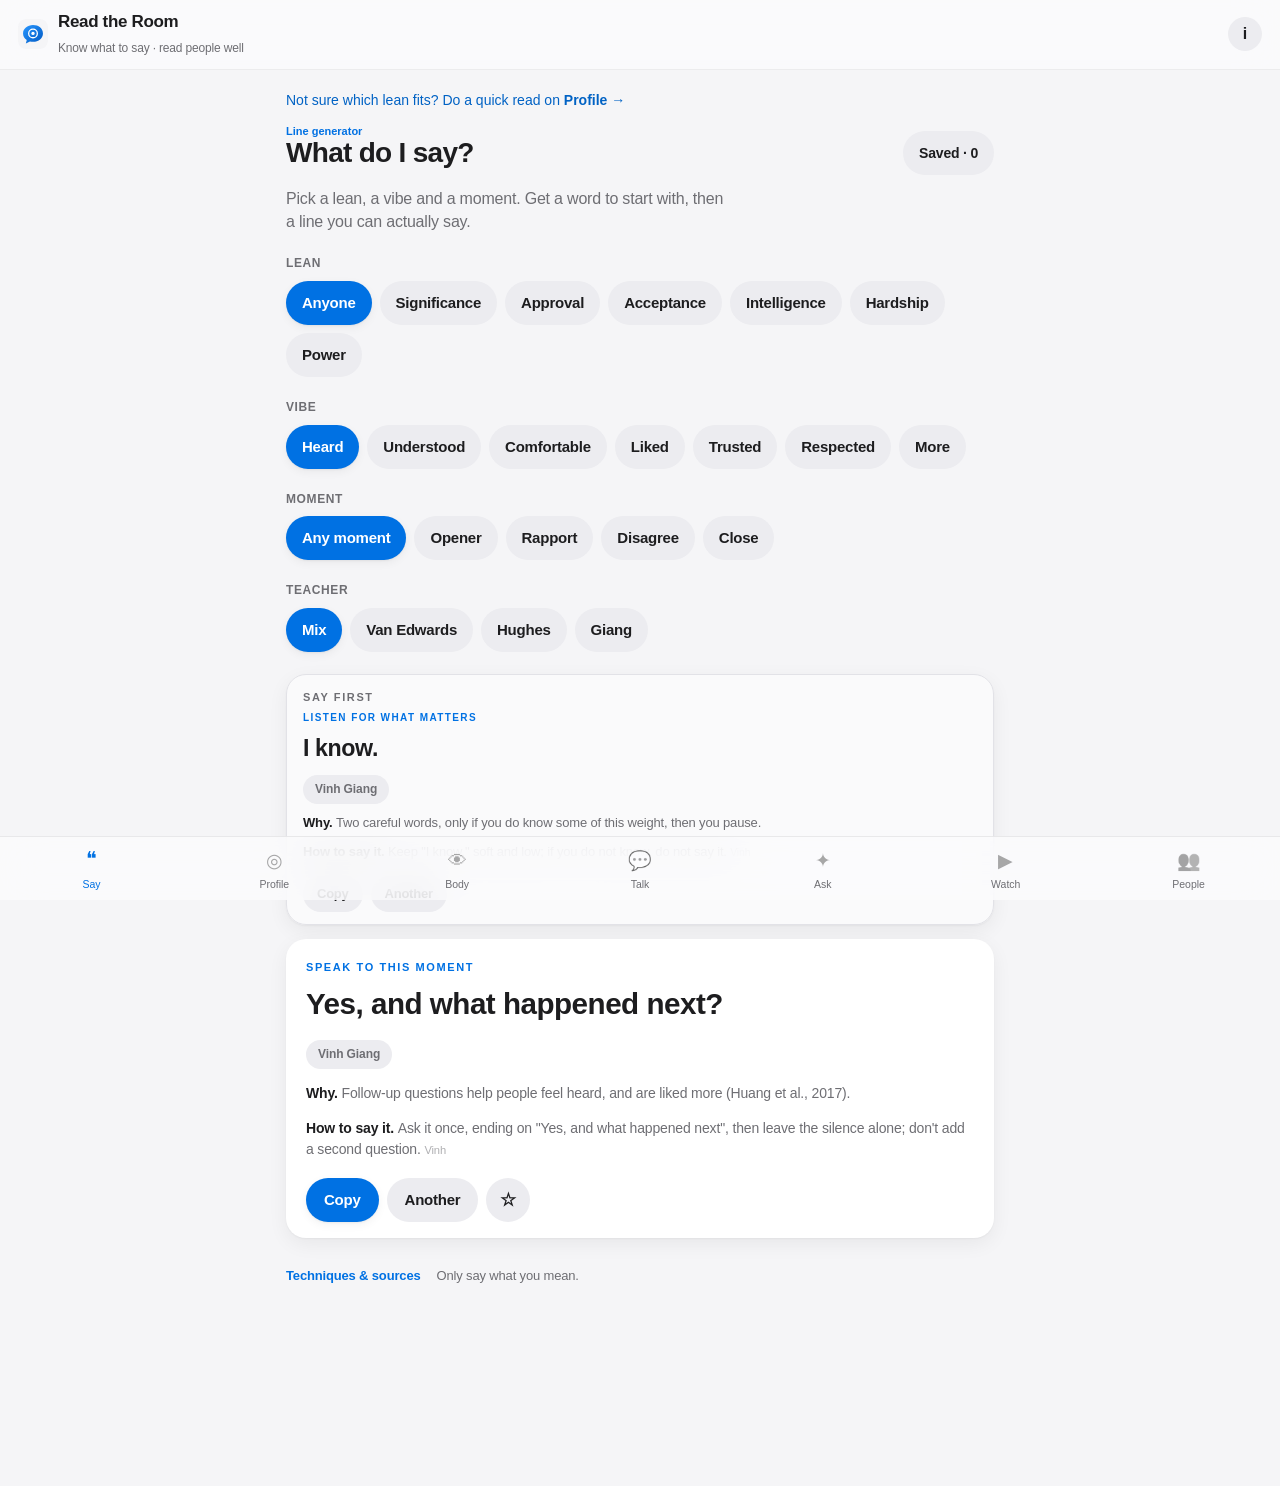
==== docs/index.html @ 9e7b77bf "Read the Room: line generator + Hughes field guide in one app" ====
<!doctype html>
<html lang="en-GB">
<head>
<meta charset="utf-8">
<meta name="viewport" content="width=device-width,initial-scale=1,viewport-fit=cover">
<title>Read the Room</title>
<meta name="description" content="Know what to say and read people well: a line generator from Van Edwards, Hughes and Giang, plus a field guide to profiling and body language from Chase Hughes' work.">
<meta name="theme-color" content="#f5f5f7">
<link rel="manifest" href="manifest.webmanifest">
<link rel="icon" href="icon.svg" type="image/svg+xml">
<link rel="icon" type="image/png" href="icon-192.png" sizes="192x192">
<link rel="apple-touch-icon" href="apple-touch-icon.png">
<meta name="apple-mobile-web-app-capable" content="yes">
<meta name="mobile-web-app-capable" content="yes">
<meta name="apple-mobile-web-app-title" content="Read the Room">
<meta name="application-name" content="Read the Room">
<meta name="apple-mobile-web-app-status-bar-style" content="default">
<meta property="og:title" content="Read the Room">
<meta property="og:description" content="Know what to say. Read people well.">
<link rel="stylesheet" href="style.css">
<link rel="stylesheet" href="say.css">
<link rel="stylesheet" href="hub.css">
<!-- three.js is only fetched when a 3D figure is opened -->
<script type="importmap">{"imports":{"three":"./vendor/three/build/three.module.js","three/addons/":"./vendor/three/jsm/"}}</script>
<script src="migrate.js"></script>
</head>
<body>
<header class="top">
  <div class="brand"><span class="logo" aria-hidden="true"><img src="icon.svg" alt="" width="30" height="30"></span><div><h1>Read the Room</h1><small>Know what to say · read people well</small></div></div>
  <button class="icon-btn" id="infoBtn" aria-label="About">i</button>
</header>

<main>
  <!-- SAY (line generator, from Read Anyone) -->
  <section id="tab-say" class="tab active">
    <div id="sayFrom" class="say-from"></div>
    <div id="sayApp" class="ra"></div>
  </section>

  <!-- PROFILE -->
  <section id="tab-profile" class="tab">
    <div class="drill" id="drill"></div>
    <div class="howto">
      <b>Six-minute read</b>
      <ol><li>Baseline them on easy small talk.</li><li>Tap what you notice below.</li><li>Use the card to talk their way, or tap <b>✦ More lines for them</b> to get lines in Say.</li></ol>
      <p class="caveat">One gesture ≠ one meaning. Look for <b>changes</b>, <b>clusters</b>, and <b>what was just said</b>.</p>
    </div>
    <div id="groups"></div>
    <div class="spacer"></div>
  </section>

  <!-- CUES -->
  <section id="tab-cues" class="tab">
    <div class="search"><input id="cueSearch" type="search" placeholder="Search cues… e.g. lips, feet, pause"></div>
    <div class="regions" id="regions"></div>
    <p class="caveat">Baseline first · clusters of 3+ · context. Stress ≠ lying. Culture, cold rooms and your own pressure all change behaviour.</p>
    <p class="hint3d">▶ <b>Show me in 3D</b> plays a figure acting out the cue. Turn it with a finger or mouse. <b>Real example</b> shows openly licensed photos of real people making the gesture.</p>
    <div id="cueList"></div>
  </section>

  <!-- TALK -->
  <section id="tab-talk" class="tab">
    <h2 class="sec">By goal</h2>
    <div id="goalList"></div>
    <h2 class="sec">By need</h2>
    <div id="needList"></div>
    <h2 class="sec">By decision style</h2>
    <div id="decList"></div>
    <h2 class="sec">By life value</h2>
    <div id="valList"></div>
    <h2 class="sec">Conflict styles</h2>
    <div id="animalList"></div>
  </section>

  <!-- ASK: two separate knowledge bases behind one switch -->
  <section id="tab-ask" class="tab">
    <div class="wseg askseg" id="askSeg" role="tablist" aria-label="Ask source"><i></i><button data-am="hughes" role="tab">Hughes only</button><button data-am="blend" role="tab">Blend · 3 teachers</button></div>
    <div id="askHughes">
      <div class="ask-head">
        <div><h2 class="sec">Ask · Hughes only</h2><p class="caveat">Answers come only from Chase Hughes’ work: <i>The Behavior Ops Manual</i> plus his own videos and site. Written in my own words, with page refs and links. Runs on your device, with no AI service.</p></div>
        <div class="ask-tools"><button class="ghost" id="askGloss">Glossary</button><button class="ghost" id="askClear">Clear</button></div>
      </div>
      <div id="askLog" class="chat" aria-live="polite"></div>
      <form id="askBar" class="askbar" autocomplete="off">
        <button type="button" id="askMic" class="mic" aria-label="Ask by voice" title="Ask by voice">🎙</button>
        <input id="askInput" type="text" placeholder="Ask about a cue, term or situation…" enterkeyhint="send" aria-label="Your question">
        <button type="submit" class="send" aria-label="Send">↑</button>
      </form>
    </div>
    <div id="blendPane" class="ra blend" hidden aria-label="Ask: blend of Van Edwards, Hughes and Giang">
      <div class="ask-wrap">
        <div class="top">
          <div><div class="kicker">Blend · Van Edwards, Hughes, Vinh Giang</div><h1>Ask</h1></div>
          <button type="button" class="saved-btn" id="blGloss">Glossary</button>
        </div>
        <p class="lede">One blended answer from all three teachers: a direct answer, a few moves, lines to try and how to say them. Separate from the Hughes-only notes.</p>
        <div class="picks ask-filter" id="blFilter" aria-label="Teacher"></div>
        <div id="blLog" class="ask-log" aria-live="polite"></div>
        <p class="ask-clear-row"><button type="button" class="link-btn" id="blClear" hidden>Clear chat</button></p>
      </div>
      <form id="blBar" class="ask-bar" autocomplete="off">
        <div class="ask-bar-in">
          <input id="blInput" type="text" inputmode="text" enterkeyhint="send" placeholder="Ask anything — vague is fine" aria-label="Your question">
          <button type="button" id="blMic" class="mic" aria-label="Speak your question"><svg viewBox="0 0 24 24" width="20" height="20" aria-hidden="true"><path fill="currentColor" d="M12 14a3 3 0 0 0 3-3V5a3 3 0 0 0-6 0v6a3 3 0 0 0 3 3Zm5-3a5 5 0 0 1-10 0H5a7 7 0 0 0 6 6.92V21h2v-3.08A7 7 0 0 0 19 11h-2Z"/></svg></button>
          <button type="submit" class="send" aria-label="Ask"><svg viewBox="0 0 24 24" width="20" height="20" aria-hidden="true"><path fill="currentColor" d="M12 4 5 11l1.4 1.4L11 7.8V20h2V7.8l4.6 4.6L19 11z"/></svg></button>
        </div>
      </form>
      <dialog id="blDlg" class="ask-dlg">
        <div class="dlg-in">
          <p class="dlg-close-row"><button type="button" class="btn" id="blDlgClose">Done</button></p>
          <div id="blDlgBody"></div>
        </div>
      </dialog>
    </div>
  </section>

  <!-- WATCH -->
  <section id="tab-watch" class="tab">
    <h2 class="sec">Watch</h2>
    <p class="caveat">Real-life examples of behaviour profiling, played from YouTube. Each cue moment links to the matching Body cue and Ask entry. <b>Cues are indicators, not proof.</b> Analysts are reading stress and behaviour, not handing down a verdict. Courts and investigators decide facts.</p>
    <div class="wseg" id="watchSeg" role="tablist"><i></i><button data-g="hughes" role="tab">Chase Hughes</button><button data-g="others" role="tab">Other analysts</button></div>
    <p class="caveat wnote" id="watchNote"></p>
    <div class="regions" id="watchConcepts"></div>
    <div class="wfilter"><select id="watchCue" aria-label="Filter by cue"><option value="">Any cue</option></select><span id="watchCount" class="caveat"></span></div>
    <div id="watchList"></div>
  </section>

  <!-- PEOPLE -->
  <section id="tab-people" class="tab">
    <div class="row-between"><h2 class="sec">People</h2><button class="ghost" id="newProfile">+ New</button></div>
    <div id="peopleList"></div>
    <div class="backup">
      <button class="ghost" id="exportBtn">Export backup</button>
      <label class="ghost file">Import<input type="file" id="importFile" accept="application/json"></label>
    </div>
    <p class="caveat">Saved only on this device (no server). Export a backup now and then.</p>
  </section>
</main>

<!-- live profile card (sticky, Profile tab only) -->
<div id="card" class="card collapsed" aria-live="polite" style="display:none">
  <button id="cardToggle" class="card-head">
    <span id="cardSummary">Tap what you notice — your read builds here</span>
    <span class="chev">▲</span>
  </button>
  <div class="card-body" id="cardBody"></div>
</div>

<nav class="tabs">
  <button data-tab="say" class="active"><span>❝</span>Say</button>
  <button data-tab="profile"><span>◎</span>Profile</button>
  <button data-tab="cues"><span>👁</span>Body</button>
  <button data-tab="talk"><span>💬</span>Talk</button>
  <button data-tab="ask"><span>✦</span>Ask</button>
  <button data-tab="watch"><span>▶︎</span>Watch</button>
  <button data-tab="people"><span>👥</span>People</button>
</nav>

<dialog id="dlg"><div id="dlgBody"></div><form method="dialog"><button class="primary">Close</button></form></dialog>

<script src="data.js"></script>
<script src="figure/cues3d.js"></script>
<script src="photos/photos.js"></script>
<script src="say/app.js"></script>
<script src="app.js"></script>
<script src="ask/ui.js"></script>
<script src="blend/ui.js"></script>
<script src="watch/ui.js"></script>
<script src="hub.js"></script>
</body>
</html>
---- docs/style.css ----
/* Read & Connect: light, Apple-style theme */
:root{
  --bg:#f5f5f7;--card:#fff;--fill:#ececf0;--fill2:#f5f5f7;--line:#e2e2e7;--text:#1d1d1f;--mute:#6e6e73;
  --acc:#0071e3;--acc-h:#0077ed;--acc-t:#e8f1fd;--acc-ink:#0062c4;
  --good:#248a3d;--warn:#c25e00;--bad:#d70015;--r:20px;
  --sh:0 1px 2px rgba(0,0,0,.04),0 6px 20px rgba(0,0,0,.06);--sh2:0 2px 6px rgba(0,0,0,.06),0 18px 50px rgba(0,0,0,.14);
  --ease:cubic-bezier(.25,.1,.25,1);--spring:cubic-bezier(.32,.72,0,1);
  --glass:rgba(251,251,253,.78);
}
*{box-sizing:border-box;-webkit-tap-highlight-color:transparent}
html,body{margin:0;background:var(--bg);color:var(--text);font:16px/1.47 -apple-system,BlinkMacSystemFont,"SF Pro Text","SF Pro Display","Inter","Helvetica Neue","Segoe UI",Roboto,sans-serif;-webkit-font-smoothing:antialiased;letter-spacing:-.01em}
body{padding-bottom:calc(160px + env(safe-area-inset-bottom))}
button,input,textarea,label{font:inherit;color:inherit}
button{cursor:pointer}
:focus-visible{outline:3px solid rgba(0,113,227,.5);outline-offset:2px;border-radius:12px}
/* header */
.top{position:sticky;top:0;z-index:5;display:flex;justify-content:space-between;align-items:center;padding:calc(10px + env(safe-area-inset-top)) 18px 10px;background:var(--glass);backdrop-filter:saturate(180%) blur(20px);-webkit-backdrop-filter:saturate(180%) blur(20px);border-bottom:1px solid rgba(0,0,0,.06)}
.brand{display:flex;gap:10px;align-items:center}
.logo{font-size:26px;color:var(--acc);line-height:1}
h1{font-size:17px;font-weight:650;margin:0;letter-spacing:-.02em}
small{color:var(--mute);font-size:12px}
.icon-btn{width:34px;height:34px;border-radius:50%;border:0;background:var(--fill);color:var(--text);font-weight:650;display:inline-grid;place-items:center;transition:background .2s var(--ease),transform .15s var(--ease)}
main{max-width:740px;margin:0 auto;padding:18px 16px}
.tab{display:none}.tab.active{display:block;animation:fadeUp .3s var(--ease)}
@keyframes fadeUp{from{opacity:0;transform:translateY(6px)}to{opacity:1;transform:none}}
/* cards */
.howto,.drill,.group,.cue,.acc,.person,.blk{background:var(--card);border:0;border-radius:var(--r);box-shadow:var(--sh)}
.howto,.drill{padding:16px 18px;margin-bottom:14px}
.drill{background:linear-gradient(135deg,#eef5ff,#f3f0ff)}
.drill b{color:var(--acc-ink)}
.howto ol{margin:8px 0 4px 20px;padding:0}
.caveat{color:var(--mute);font-size:13.5px;margin:8px 0}
.group{margin-bottom:12px;overflow:hidden}
.group summary{list-style:none;padding:15px 18px;display:flex;justify-content:space-between;align-items:center;font-weight:600;cursor:pointer;transition:background .2s var(--ease)}
.group summary::-webkit-details-marker{display:none}
.group .count{font-size:13px;color:var(--acc-ink);font-weight:600}
.group .hint{color:var(--mute);font-size:13px;padding:0 18px 6px}
.chips{display:flex;flex-wrap:wrap;gap:8px;padding:6px 14px 16px}
.chip{border:1px solid var(--line);background:var(--card);color:var(--text);border-radius:999px;padding:9px 15px;font-size:14.5px;text-align:left;transition:background .2s var(--ease),color .2s var(--ease),border-color .2s var(--ease),transform .15s var(--ease)}
.chip.on{background:var(--acc);border-color:var(--acc);color:#fff;font-weight:600}
.chip.good.on{background:var(--good);border-color:var(--good)}.chip.bad.on{background:var(--warn);border-color:var(--warn)}
/* live profile card */
.card{position:fixed;left:0;right:0;bottom:calc(64px + env(safe-area-inset-bottom));z-index:6;max-width:740px;margin:0 auto;background:rgba(255,255,255,.86);backdrop-filter:saturate(180%) blur(20px);-webkit-backdrop-filter:saturate(180%) blur(20px);border:1px solid rgba(0,0,0,.06);border-radius:24px 24px 0 0;box-shadow:0 -8px 30px rgba(0,0,0,.08)}
.card-head{width:100%;display:flex;justify-content:space-between;gap:10px;align-items:center;background:none;border:0;color:var(--text);padding:15px 18px;font-size:15px;text-align:left;font-weight:600}
.chev{transition:transform .3s var(--spring);color:var(--mute)}.card:not(.collapsed) .chev{transform:rotate(180deg)}
.card-body{max-height:62vh;overflow:auto;padding:0 16px 16px}.card.collapsed .card-body{display:none}
.card:not(.collapsed) .card-body{animation:fadeUp .3s var(--ease)}
.pill{display:inline-block;padding:4px 11px;border-radius:999px;background:var(--fill);font-size:13px;margin:2px 4px 2px 0;font-weight:500}
.blk{padding:13px 15px;margin:10px 0;box-shadow:0 1px 2px rgba(0,0,0,.04),0 2px 10px rgba(0,0,0,.04)}
.blk h4{margin:0 0 6px;font-size:12px;letter-spacing:.06em;text-transform:uppercase;color:var(--mute);font-weight:600}
.blk ul{margin:4px 0 0 18px;padding:0}.blk li{margin:3px 0}
.say{position:relative;background:var(--fill2);border-left:3px solid var(--acc);padding:10px 64px 10px 12px;border-radius:12px;margin:6px 0}
.say button{position:absolute;right:8px;top:7px;border:0;background:var(--card);color:var(--acc-ink);border-radius:999px;padding:4px 10px;font-size:12.5px;font-weight:600;box-shadow:0 1px 2px rgba(0,0,0,.08)}
.meter{height:8px;border-radius:8px;background:linear-gradient(90deg,#ff3b30,#ff9f0a,#34c759);position:relative;margin:8px 0 2px}
.meter i{position:absolute;top:-5px;width:18px;height:18px;border-radius:50%;background:#fff;box-shadow:0 1px 4px rgba(0,0,0,.3);transform:translateX(-50%);transition:left .4s var(--spring)}
.row{display:flex;gap:8px;flex-wrap:wrap}.row-between{display:flex;justify-content:space-between;align-items:center}
/* buttons */
button.primary,button.ghost,label.ghost{border-radius:999px;padding:10px 18px;font-weight:600;font-size:15px;border:0;display:inline-flex;align-items:center;gap:6px;transition:background .2s var(--ease),transform .15s var(--ease),box-shadow .2s var(--ease)}
button.primary{background:var(--acc);color:#fff}
button.ghost,label.ghost{background:var(--fill);color:var(--acc-ink)}
label.file{cursor:pointer}label.file input{display:none}
input,textarea{width:100%;background:var(--card);border:1px solid var(--line);color:var(--text);border-radius:14px;padding:12px 14px;transition:border-color .2s var(--ease),box-shadow .2s var(--ease)}
input:focus,textarea:focus{outline:none;border-color:var(--acc);box-shadow:0 0 0 4px rgba(0,113,227,.18)}
textarea{min-height:76px}
/* cue library */
.search{position:sticky;top:61px;z-index:4;background:linear-gradient(var(--bg) 80%,transparent);padding:2px 0 10px}
.search input{background:var(--fill);border-color:transparent;border-radius:12px;padding:11px 14px}
.regions{display:flex;gap:2px;overflow-x:auto;padding:3px;background:var(--fill);border-radius:12px;scrollbar-width:none;margin-bottom:6px}
.regions::-webkit-scrollbar{display:none}
.regions button{flex:none;border:0;background:transparent;color:var(--text);border-radius:9px;padding:7px 13px;font-size:13.5px;font-weight:500;transition:background .2s var(--ease),box-shadow .2s var(--ease),transform .15s var(--ease)}
.regions button.on{background:var(--card);box-shadow:0 1px 3px rgba(0,0,0,.12),0 1px 1px rgba(0,0,0,.04);font-weight:600}
.cue{padding:14px 16px;margin:10px 0;display:flex;gap:12px}
.dot{flex:none;width:10px;height:10px;border-radius:50%;margin-top:7px}
.s0{background:#34c759}.s1{background:#8e8e93}.s2{background:#ff9f0a}.s3{background:#ff3b30}
.cue b{display:block;font-weight:600}.cue .m{color:#3a3a3c;font-size:14.5px}.cue .ref{color:var(--mute);font-size:12.5px;margin-top:2px}
.legend{display:flex;gap:14px;flex-wrap:wrap;font-size:12.5px;color:var(--mute);margin:6px 2px 8px}.legend span{display:flex;align-items:center;gap:6px}.legend .dot{margin:0}
h2.sec{font-size:13px;text-transform:uppercase;letter-spacing:.07em;color:var(--mute);margin:24px 4px 10px;font-weight:600}
.acc{margin:10px 0;overflow:hidden}
.acc summary{list-style:none;padding:15px 18px;font-weight:600;display:flex;gap:10px;align-items:center;cursor:pointer;transition:background .2s var(--ease)}
.acc summary::-webkit-details-marker{display:none}
.acc summary::after{content:"";margin-left:auto;width:8px;height:8px;border-right:2px solid #aeaeb2;border-bottom:2px solid #aeaeb2;transform:rotate(45deg);transition:transform .3s var(--spring)}
.acc[open] summary::after{transform:rotate(-135deg)}
.acc .in{padding:0 18px 16px;color:#3a3a3c}.acc .in ol,.acc .in ul{margin:4px 0 0 18px;padding:0}.acc li{margin:4px 0}
.acc[open] .in{animation:fadeUp .25s var(--ease)}
.acc .q{font-style:italic;color:#5149c9}
.person{padding:14px 16px;margin:10px 0}
.person .meta{color:var(--mute);font-size:13px}.person .row{margin-top:10px}
.backup{display:flex;gap:8px;margin-top:16px}
.empty{color:var(--mute);text-align:center;padding:36px 10px}
/* bottom tab bar */
.tabs{position:fixed;left:0;right:0;bottom:0;z-index:7;display:flex;background:var(--glass);backdrop-filter:saturate(180%) blur(20px);-webkit-backdrop-filter:saturate(180%) blur(20px);border-top:1px solid rgba(0,0,0,.07);padding:4px 0 env(safe-area-inset-bottom)}
.tabs button{flex:1;background:none;border:0;color:#6e6e73;padding:6px 0 8px;font-size:11px;font-weight:500;display:flex;flex-direction:column;align-items:center;gap:2px;transition:color .2s var(--ease),transform .15s var(--ease)}
.tabs button span{font-size:20px;filter:grayscale(1) opacity(.6);transition:filter .2s var(--ease),transform .3s var(--spring)}
.tabs button.active{color:var(--acc)}
.tabs button.active span{filter:none;transform:translateY(-1px) scale(1.06)}
/* dialog */
dialog{background:var(--card);color:var(--text);border:0;border-radius:24px;max-width:560px;width:92vw;padding:22px;box-shadow:var(--sh2)}
dialog[open]{animation:pop .35s var(--spring)}
dialog::backdrop{background:rgba(0,0,0,.28);backdrop-filter:blur(4px);-webkit-backdrop-filter:blur(4px)}
@keyframes pop{from{opacity:0;transform:scale(.94) translateY(8px)}to{opacity:1;transform:none}}
.spacer{height:20px}
.toast{position:fixed;left:50%;bottom:230px;transform:translateX(-50%);background:rgba(29,29,31,.92);color:#fff;padding:9px 16px;border-radius:999px;font-weight:600;z-index:40;font-size:13.5px;box-shadow:var(--sh2);animation:pop .3s var(--spring)}
@media(min-width:760px){body{padding-bottom:170px}}

/* 3D figure */
.hint3d{font-size:13px;color:var(--mute);margin:4px 4px 8px}.hint3d b{color:var(--acc-ink)}
.cue .show3d{margin-top:10px;border:0;background:var(--acc-t);color:var(--acc-ink);border-radius:999px;padding:7px 14px;font-size:13.5px;font-weight:600;transition:background .2s var(--ease),transform .15s var(--ease)}
body.fig-open{overflow:hidden}
.fig{position:fixed;inset:0;z-index:30;display:none;background:rgba(0,0,0,0);transition:background .35s var(--ease);align-items:flex-end;justify-content:center}
.fig.open{display:flex}
.fig.open.shown{background:rgba(0,0,0,.28)}
.fig-panel{display:flex;flex-direction:column;width:100%;height:calc(100% - 28px - env(safe-area-inset-top));background:var(--card);border-radius:24px 24px 0 0;overflow:hidden;box-shadow:var(--sh2);transform:translateY(100%);transition:transform .45s var(--spring)}
.fig.shown .fig-panel{transform:none}
.fig-grab{width:38px;height:5px;border-radius:3px;background:#d1d1d6;margin:7px auto 0;flex:none}
.fig-top{display:flex;align-items:center;gap:8px;padding:6px 14px 10px;touch-action:none}
.fig-top .icon-btn{flex:none;font-size:17px;line-height:1}.fig-top .icon-btn:disabled{opacity:.35;cursor:default}
.fig-title{flex:1;min-width:0;text-align:center}.fig-title b{display:block;white-space:nowrap;overflow:hidden;text-overflow:ellipsis;font-size:16px;font-weight:650}
.fig-stage{position:relative;flex:1;min-height:220px;background:#eceef2;touch-action:none;overflow:hidden;margin:0 12px;border-radius:18px}
.fig-stage canvas{display:block;position:absolute;inset:0;cursor:grab}
.fig-stage canvas:active{cursor:grabbing}
.fig-load{position:absolute;inset:0;display:grid;place-items:center;color:var(--mute);font-size:14px;text-align:center;padding:20px}
.fig-phase{position:absolute;left:12px;top:12px;z-index:2;pointer-events:none;background:rgba(255,255,255,.82);backdrop-filter:blur(12px);-webkit-backdrop-filter:blur(12px);color:var(--text);border-radius:999px;padding:6px 13px;font-size:13px;font-weight:600;max-width:calc(100% - 24px);box-shadow:0 1px 4px rgba(0,0,0,.08);transition:background .25s var(--ease),color .25s var(--ease)}
.fig-phase.cue{color:#fff;background:var(--acc)}
.fig-hint{position:absolute;right:12px;bottom:10px;z-index:2;pointer-events:none;font-size:11.5px;color:#6e6e73}
.fig-bar{height:3px;background:var(--fill);margin:10px 24px 0;border-radius:3px;overflow:hidden}.fig-bar i{display:block;height:100%;width:0;background:var(--acc);border-radius:3px}
.fig-ctrl{display:flex;gap:8px;overflow-x:auto;padding:12px 14px 6px;scrollbar-width:none}
.fig-ctrl::-webkit-scrollbar{display:none}
.fig-ctrl button{flex:none;border:0;background:var(--fill);color:var(--text);border-radius:999px;padding:8px 14px;font-size:13.5px;font-weight:600;transition:background .2s var(--ease),color .2s var(--ease),transform .15s var(--ease)}
.fig-ctrl button.on{background:var(--acc-t);color:var(--acc-ink)}
.fig-ctrl #figReplay{background:var(--acc);color:#fff}
.fig-info{padding:4px 18px calc(14px + env(safe-area-inset-bottom));max-height:30vh;overflow:auto;font-size:14.5px}
.fig-info .caveat{font-size:13px}
@media(min-width:760px){
  .fig{align-items:center}
  .fig-panel{width:min(980px,94vw);height:min(860px,92vh);border-radius:24px;transform:scale(.94);opacity:0;transition:transform .4s var(--spring),opacity .25s var(--ease)}
  .fig.shown .fig-panel{transform:none;opacity:1}
  .fig-grab{display:none}.fig-top{padding-top:12px}
}
/* press + hover */
button:active,label.ghost:active,.chip:active,.group summary:active,.acc summary:active{transform:scale(.97)}
@media(hover:hover){
  button.primary:hover,.fig-ctrl #figReplay:hover{background:var(--acc-h)}
  button.ghost:hover,label.ghost:hover,.icon-btn:hover,.fig-ctrl button:not(.on):not(#figReplay):hover{background:#e2e2e7}
  .chip:not(.on):hover{border-color:#c7c7cc;background:#fafafa}
  .regions button:not(.on):hover{background:rgba(255,255,255,.6)}
  .group summary:hover,.acc summary:hover{background:#fafafc}
  .cue .show3d:hover{background:#d9e8fc}
  .say button:hover{background:var(--acc-t)}
}
@media (prefers-reduced-motion:reduce){
  *,*::before,*::after{animation-duration:.01ms!important;animation-iteration-count:1!important;transition-duration:.01ms!important}
  button:active,.chip:active{transform:none}
}

/* ---------- real-example photos ---------- */
.cue-acts{display:flex;flex-wrap:wrap;gap:8px;margin-top:10px}
.cue-acts .show3d{margin-top:0}
.cue .show3d.alt{background:var(--fill);color:var(--text)}
.cue-photo{margin:10px 0 0;max-width:260px}
.cue-photo button{display:block;padding:0;border:0;background:var(--fill);border-radius:14px;overflow:hidden;width:100%;aspect-ratio:4/3;transition:transform .15s var(--ease),box-shadow .2s var(--ease)}
.cue-photo button:active{transform:scale(.97)}
.cue-photo img{display:block;width:100%;height:100%;object-fit:cover;object-position:50% 22%}
.cue-photo figcaption,.fig-info #figNote a{font-size:11.5px;color:var(--mute);margin-top:4px;line-height:1.35}
.cue-photo figcaption a,.fig-info #figNote a{color:var(--mute);text-decoration:underline;text-underline-offset:2px}
.fig-seg{position:relative;display:grid;grid-template-columns:1fr 1fr;align-self:center;width:min(240px,60%);margin:0 auto 10px;padding:3px;background:var(--fill);border-radius:10px}
.fig-seg[hidden]{display:none}
.fig-seg button{position:relative;z-index:1;border:0;background:transparent;color:var(--text);font-size:13.5px;font-weight:600;padding:6px 0;border-radius:8px;transition:color .2s var(--ease),transform .15s var(--ease)}
.fig-seg button:active{transform:scale(.97)}
.fig-seg i{position:absolute;top:3px;bottom:3px;left:3px;width:calc(50% - 3px);background:var(--card);border-radius:8px;box-shadow:0 1px 3px rgba(0,0,0,.12),0 1px 1px rgba(0,0,0,.04);transition:transform .3s var(--spring)}
.fig-seg[data-mode="photo"] i{transform:translateX(100%)}
.fig-photo{position:absolute;inset:0;z-index:3;background:#eceef2;touch-action:pan-x pan-y}
.fig-photo[hidden]{display:none}
.ph-track{display:flex;height:100%;overflow-x:auto;scroll-snap-type:x mandatory;scrollbar-width:none;overscroll-behavior-x:contain}
.ph-track::-webkit-scrollbar{display:none}
.ph-track figure{flex:0 0 100%;height:100%;margin:0;scroll-snap-align:center;display:flex;flex-direction:column;align-items:center;justify-content:center;padding:14px 14px 30px}
.ph-track img{flex:none;display:block;width:auto;height:auto;max-width:100%;max-height:calc(100% - 30px);border-radius:12px;box-shadow:var(--sh)}
.ph-track figcaption{flex:none;margin-top:8px;font-size:13px;font-weight:600;color:var(--text);text-align:center}
.ph-dots{position:absolute;left:0;right:0;bottom:10px;display:flex;justify-content:center;gap:6px;pointer-events:none}
.ph-dots i{width:7px;height:7px;border-radius:50%;background:#c7c7cc;transition:background .2s var(--ease),transform .2s var(--spring)}
.ph-dots i.on{background:var(--text);transform:scale(1.15)}
.fig.photo-mode .fig-bar,.fig.photo-mode .fig-ctrl,.fig.photo-mode .fig-phase,.fig.photo-mode .fig-hint{visibility:hidden}
.fig.photo-mode .fig-ctrl{height:0;padding:0;overflow:hidden}
.fig.photo-mode .fig-stage canvas{visibility:hidden}
.fig.photo-mode .fig-load{display:none}
@media (hover:hover){.cue .show3d.alt:hover{background:#e2e2e7}.cue-photo button:hover{box-shadow:var(--sh2)}}
/* ---------- Ask tab (chat) ---------- */
.ask-head{display:flex;justify-content:space-between;gap:12px;align-items:flex-start;margin-bottom:6px}
.ask-head .sec{margin:0 0 2px}.ask-head .caveat{margin:0;max-width:52ch}
.ask-tools{display:flex;gap:6px;flex-shrink:0}
.chat{display:flex;flex-direction:column;gap:10px;padding:8px 0 calc(90px + env(safe-area-inset-bottom))}
.msg{display:flex}.msg.user{justify-content:flex-end}
.msg.in{animation:bubIn .32s var(--spring)}
@keyframes bubIn{from{opacity:0;transform:translateY(8px) scale(.98)}to{opacity:1;transform:none}}
.msg .bub{position:relative;max-width:min(88%,620px);padding:12px 15px;border-radius:22px;font-size:15.5px;line-height:1.45}
.msg.user .bub{background:var(--acc);color:#fff;border-bottom-right-radius:7px;box-shadow:0 1px 2px rgba(0,113,227,.25)}
.msg.bot .bub{background:var(--card);box-shadow:var(--sh);border-bottom-left-radius:7px;padding-right:40px}
.msg.welcome .bub{background:linear-gradient(135deg,#eef5ff,#f3f0ff);padding-right:15px}
.bub p{margin:6px 0}.bub ul{margin:6px 0 6px 18px;padding:0}.bub li{margin:3px 0}
.bt{font-weight:650;font-size:16.5px;letter-spacing:-.015em;margin:0 0 4px}
.bt .cat{display:block;font-size:11px;font-weight:600;text-transform:uppercase;letter-spacing:.06em;color:var(--acc-ink);margin-bottom:2px}
.bub .mute{color:var(--mute);font-size:13.5px;margin:2px 0}
.bub .also{background:var(--fill2);border-radius:14px;padding:9px 12px;font-size:14.5px}
.bub .use{background:#eef8f0;border-radius:14px;padding:9px 12px;font-size:14.5px}
.bub .tip{color:var(--mute);font-size:14px}
.deep{margin:8px 0 4px;border-top:1px solid var(--line);padding-top:6px}
.deep summary{list-style:none;cursor:pointer;color:var(--acc-ink);font-weight:600;font-size:14.5px;padding:4px 0;display:inline-flex;align-items:center;gap:6px}
.deep summary::-webkit-details-marker{display:none}
.deep summary::after{content:'›';display:inline-block;transition:transform .25s var(--spring);font-size:17px}
.deep[open] summary::after{transform:rotate(90deg)}
.deep[open]>*:not(summary){animation:fadeUp .28s var(--ease)}
.ex b{font-size:13.5px;color:var(--mute);font-weight:600}
.pills{display:flex;flex-wrap:wrap;gap:6px;margin:10px 0 2px}
.pill{display:inline-flex;align-items:center;gap:4px;font-size:12.5px;padding:4px 10px;border-radius:999px;background:var(--fill);color:var(--text);text-decoration:none;max-width:100%;overflow:hidden;text-overflow:ellipsis;white-space:nowrap}
a.pill.web{background:var(--acc-t);color:var(--acc-ink)}a.pill.web:hover{background:#d9e9fc}
.lnks{display:flex;flex-wrap:wrap;gap:6px;margin:10px 0 0}
.lnk{border:0;background:var(--fill2);color:var(--acc-ink);font-weight:600;font-size:13.5px;padding:7px 12px;border-radius:12px;transition:background .2s var(--ease),transform .15s var(--ease)}
.lnk:active{transform:scale(.97)}.lnk:hover{background:var(--acc-t)}
.fus{margin-top:10px}.lbl{font-size:12px;color:var(--mute);font-weight:600;margin:6px 0 5px}
.bub .chips{display:flex;flex-wrap:wrap;gap:6px;padding:0}
.chip.fu{font-size:13.5px;padding:7px 12px}.chip.fu:active{transform:scale(.97)}
.chip.fu.rel{background:var(--fill2);border-color:transparent}
.speak{position:absolute;top:8px;right:8px;width:28px;height:28px;border-radius:50%;border:0;background:var(--fill2);font-size:13px;display:grid;place-items:center;opacity:.75}
.speak:hover{opacity:1}
.typing .bub{display:flex;gap:5px;padding:14px 16px}
.typing i{width:7px;height:7px;border-radius:50%;background:#b8b8bf;animation:dot 1s infinite var(--ease)}
.typing i:nth-child(2){animation-delay:.15s}.typing i:nth-child(3){animation-delay:.3s}
@keyframes dot{0%,80%,100%{transform:translateY(0);opacity:.5}40%{transform:translateY(-4px);opacity:1}}
.askbar{position:fixed;left:0;right:0;bottom:calc(58px + env(safe-area-inset-bottom));z-index:6;max-width:740px;margin:0 auto;display:flex;gap:8px;align-items:center;padding:8px 12px;background:var(--glass);backdrop-filter:saturate(180%) blur(20px);-webkit-backdrop-filter:saturate(180%) blur(20px)}
.askbar input{flex:1;border-radius:999px;padding:11px 16px;background:var(--card);box-shadow:0 1px 2px rgba(0,0,0,.05)}
.askbar input:focus{outline:none;border-color:var(--acc);box-shadow:0 0 0 4px rgba(0,113,227,.15)}
.askbar .send,.askbar .mic{flex-shrink:0;width:42px;height:42px;border-radius:50%;border:0;display:grid;place-items:center;font-size:18px;transition:transform .15s var(--ease),background .2s var(--ease)}
.askbar .send{background:var(--acc);color:#fff;font-weight:700}.askbar .send:active,.askbar .mic:active{transform:scale(.92)}
.askbar .mic{background:var(--fill)}.askbar .mic.on{background:#ffe5e7;animation:pulse 1.2s infinite}
@keyframes pulse{0%{box-shadow:0 0 0 0 rgba(215,0,21,.35)}100%{box-shadow:0 0 0 12px rgba(215,0,21,0)}}
.gloss{display:flex;flex-wrap:wrap;gap:6px;max-height:60vh;overflow:auto}
@media (min-width:760px){.askbar{bottom:calc(62px + env(safe-area-inset-bottom));border-radius:20px 20px 0 0}}
@media (prefers-reduced-motion:reduce){.msg.in,.typing i,.askbar .mic.on{animation:none}}

/* ---------- Watch tab ---------- */
.wseg{position:relative;display:grid;grid-template-columns:1fr 1fr;padding:3px;background:var(--fill);border-radius:12px;margin:4px 0 8px}
.wseg i{position:absolute;top:3px;bottom:3px;left:3px;width:calc(50% - 3px);background:var(--card);border-radius:9px;box-shadow:0 1px 3px rgba(0,0,0,.12),0 1px 1px rgba(0,0,0,.04);transition:transform .3s var(--spring)}
.wseg.right i{transform:translateX(100%)}
.wseg button{position:relative;z-index:1;border:0;background:transparent;color:var(--text);padding:9px 6px;font-size:14.5px;font-weight:500;border-radius:9px}
.wseg button.on{font-weight:600}
.wnote{margin:0 2px 10px}
.wfilter{display:flex;align-items:center;gap:10px;margin:2px 0 6px}
.wfilter select{flex:1;min-width:0;appearance:none;-webkit-appearance:none;background:var(--card) url("data:image/svg+xml,%3Csvg xmlns='http://www.w3.org/2000/svg' width='12' height='8'%3E%3Cpath d='M1 1l5 5 5-5' fill='none' stroke='%236e6e73' stroke-width='1.6'/%3E%3C/svg%3E") no-repeat right 14px center;border:1px solid var(--line);color:var(--text);border-radius:12px;padding:10px 36px 10px 14px;font:inherit;font-size:15px}
.wfilter .caveat{margin:0;white-space:nowrap}
.vcard{background:var(--card);border-radius:var(--r);box-shadow:var(--sh);overflow:hidden;margin:14px 0}
.vframe{scroll-margin-top:76px;position:relative;aspect-ratio:16/9;background:#000;overflow:hidden}
.vframe img{width:100%;height:100%;object-fit:cover;display:block;opacity:.94;transition:opacity .25s var(--ease),transform .4s var(--ease)}
.vframe iframe{position:absolute;inset:0;width:100%;height:100%;border:0}
.vplay{position:absolute;inset:0;margin:auto;width:64px;height:64px;border-radius:50%;border:0;background:rgba(255,255,255,.88);backdrop-filter:blur(10px);-webkit-backdrop-filter:blur(10px);box-shadow:0 6px 24px rgba(0,0,0,.25);display:grid;place-items:center;color:#1d1d1f;font-size:22px;padding:0 0 0 4px;transition:transform .2s var(--spring)}
.vplay:hover{transform:scale(1.06)}
.vdur{position:absolute;right:10px;bottom:10px;background:rgba(0,0,0,.72);color:#fff;font-size:12px;font-weight:600;padding:2px 7px;border-radius:6px}
.vframe.live .vdur{display:none}
.vbody{padding:14px 16px 16px}
.vsrc{font-size:12px;font-weight:600;letter-spacing:.02em;text-transform:uppercase;color:var(--acc-ink)}
.vby{margin:2px 0 0;font-size:13px;color:var(--mute)}
.vbody h3{margin:6px 0 6px;font-size:18px;line-height:1.3;letter-spacing:-.015em}
.vwho,.vsum{margin:4px 0;font-size:14.5px;color:var(--text)}
.vwho b{font-weight:600}
.vsum{color:#3a3a3c}
.vtags{display:flex;flex-wrap:wrap;gap:6px;margin:10px 0 4px}
.vtags span{background:var(--acc-t);color:var(--acc-ink);font-size:12.5px;font-weight:600;padding:4px 10px;border-radius:999px}
.vmom{margin-top:10px;border-top:1px solid var(--line);padding-top:8px}
.vmom summary{cursor:pointer;font-weight:600;font-size:15px;padding:6px 0;list-style:none;display:flex;align-items:center;gap:8px}
.vmom summary::-webkit-details-marker{display:none}
.vmom summary::after{content:'';margin-left:auto;width:8px;height:8px;border-right:2px solid var(--mute);border-bottom:2px solid var(--mute);transform:rotate(45deg);transition:transform .25s var(--ease)}
.vmom[open] summary::after{transform:rotate(-135deg)}
.vmom .count{background:var(--fill);color:var(--mute);font-size:12px;border-radius:999px;padding:1px 8px}
.vmom ol{list-style:none;margin:4px 0 0;padding:0}
.mom{display:flex;gap:10px;padding:9px 0;border-bottom:1px solid var(--fill)}
.mom:last-child{border-bottom:0}
.mom.hit{background:linear-gradient(90deg,var(--acc-t),transparent 70%);border-radius:10px;padding-left:6px}
.mom .ts{flex:none;align-self:flex-start;border:0;background:var(--fill);color:var(--acc-ink);font-weight:600;font-size:13px;font-variant-numeric:tabular-nums;border-radius:999px;padding:5px 10px}
.mom .mtx{min-width:0;font-size:14px}
.mom .mtx b{display:block;font-weight:600}
.mom .mtx span{display:block;color:#3a3a3c;margin-top:2px}
.mlinks{display:flex;flex-wrap:wrap;gap:6px;margin-top:6px}
.mlinks .lnk{border:0;background:var(--fill2);color:var(--acc-ink);font-size:12.5px;font-weight:600;border-radius:999px;padding:4px 10px;box-shadow:inset 0 0 0 1px var(--line)}
.vext{display:inline-block;margin-top:8px;font-size:13.5px;color:var(--acc-ink);text-decoration:none;font-weight:500}
@media (min-width:900px){#watchList{display:grid;grid-template-columns:1fr 1fr;gap:0 18px;align-items:start}}
@media (prefers-reduced-motion:reduce){.wseg i,.vplay,.vframe img{transition:none}}

.offline-bar{position:fixed;left:50%;bottom:calc(84px + env(safe-area-inset-bottom));transform:translate(-50%,20px);opacity:0;pointer-events:none;background:rgba(29,29,31,.88);color:#fff;font-size:13px;padding:8px 14px;border-radius:999px;backdrop-filter:blur(12px);-webkit-backdrop-filter:blur(12px);transition:opacity .3s,transform .3s;z-index:60;white-space:nowrap}
.offline-bar.on{opacity:1;transform:translate(-50%,0)}
---- docs/say.css ----
/* Generated by tools/build.py from Read Anyone styles.css: scoped to .ra and recoloured. Edit overlay/hub.css instead. */
.ra a:focus-visible { outline: 2px solid var(--gold);
  outline-offset: 3px; }
.ra .app { max-width: var(--max);
  margin: 0 auto;
  padding: calc(20px + env(safe-area-inset-top)) 18px calc(32px + env(safe-area-inset-bottom)); }
.ra .top { display: flex;
  justify-content: space-between;
  align-items: flex-start;
  gap: 12px;
  margin-bottom: 8px; }
.ra .kicker { font-size: 11px;
  letter-spacing: 1.6px;
  text-transform: uppercase;
  color: var(--gold);
  font-weight: 650; }
.ra h1 { margin: 6px 0 0;
  font-size: clamp(36px, 9vw, 52px);
  line-height: 1.02;
  letter-spacing: -1.6px;
  font-weight: 700; }
.ra .lede { margin: 12px 0 0;
  color: var(--muted);
  font-size: 16px;
  line-height: 1.45;
  letter-spacing: -0.2px;
  max-width: 28em; }
.ra .saved-btn { flex-shrink: 0;
  margin-top: 8px;
  cursor: pointer;
  border: 0;
  border-radius: 980px;
  background: var(--fill);
  color: var(--ink);
  padding: 10px 16px;
  font-weight: 600;
  font-size: 14px;
  letter-spacing: -0.2px;
  min-height: 44px;
  box-shadow: none;
  transition: background var(--ease), color var(--ease), box-shadow var(--ease), transform var(--ease); }
.ra .saved-btn:active { transform: scale(0.97); }
.ra .saved-btn.is-on { background: var(--ink);
  color: var(--on-ink);
  box-shadow: var(--shadow-sm); }
.ra .picker { margin-top: 22px; }
.ra .picker .label { display: block;
  font-size: 12px;
  letter-spacing: 0.6px;
  text-transform: uppercase;
  color: var(--muted);
  font-weight: 650;
  margin-bottom: 8px; }
.ra .picks { display: flex;
  flex-wrap: wrap;
  gap: 8px; }
.ra .chip { cursor: pointer;
  border: 0;
  border-radius: 980px;
  background: var(--fill);
  color: var(--ink);
  padding: 10px 16px;
  font-weight: 600;
  font-size: 15px;
  letter-spacing: -0.24px;
  min-height: 44px;
  box-shadow: none;
  transition: background var(--ease), color var(--ease), box-shadow var(--ease), transform var(--ease); }
.ra .chip:active { transform: scale(0.97); }
.ra .chip.is-on { background: var(--ink);
  color: var(--on-ink);
  box-shadow: var(--shadow-sm); }
.ra .result { margin-top: 22px;
  background: var(--card);
  border: 0;
  border-radius: 24px;
  padding: 20px 20px 16px;
  box-shadow: var(--shadow);
  animation: ra-in 320ms ease; }
.ra .technique { font-size: 11px;
  letter-spacing: 1.6px;
  text-transform: uppercase;
  color: var(--gold);
  font-weight: 700;
  margin: 0 0 10px; }
.ra .line { margin: 0;
  font-size: clamp(1.35rem, 4.4vw, 1.85rem);
  font-weight: 650;
  line-height: 1.3;
  letter-spacing: -0.5px; }
.ra .meta { display: flex;
  flex-wrap: wrap;
  gap: 8px;
  margin-top: 16px; }
.ra .tag { display: inline-flex;
  align-items: center;
  border-radius: 980px;
  border: 0;
  background: var(--fill);
  padding: 6px 12px;
  font-size: 12px;
  font-weight: 650;
  letter-spacing: -0.1px;
  color: var(--muted);
  min-height: 28px; }
.ra .why, .ra .tip { margin: 14px 0 0;
  font-size: 14px;
  line-height: 1.5;
  color: var(--muted); }
.ra .why b, .ra .tip b { color: var(--ink); font-weight: 650; }
.ra .actions { display: flex;
  flex-wrap: wrap;
  gap: 8px;
  margin-top: 18px; }
.ra .btn, .ra .icon-btn { cursor: pointer;
  border: 0;
  border-radius: 980px;
  background: var(--fill);
  color: var(--ink);
  padding: 10px 18px;
  font-weight: 600;
  font-size: 15px;
  letter-spacing: -0.24px;
  min-height: 44px;
  box-shadow: none;
  transition: background var(--ease), color var(--ease), box-shadow var(--ease), transform var(--ease); }
.ra .btn:active, .ra .icon-btn:active { transform: scale(0.97); }
.ra .btn.primary { background: var(--ink);
  color: var(--on-ink);
  box-shadow: var(--shadow-sm); }
.ra .icon-btn { width: 44px;
  padding: 0;
  border-radius: 980px;
  font-size: 18px; }
.ra .icon-btn.is-on { background: var(--gold);
  color: var(--gold-ink);
  box-shadow: var(--shadow-sm); }
.ra .note, .ra .status { margin: 16px 0 0;
  font-size: 13px;
  color: var(--muted);
  line-height: 1.5; }
.ra .foot { margin-top: 28px;
  display: flex;
  flex-wrap: wrap;
  gap: 10px 16px;
  align-items: center;
  font-size: 13px;
  color: var(--muted);
  line-height: 1.5; }
.ra .foot a { color: var(--gold); text-decoration: none; font-weight: 650; }
.ra .foot a:hover { text-decoration: underline; }
.ra .sources h2 { margin: 8px 0 12px;
  font-size: 28px;
  letter-spacing: -0.7px; }
.ra .sources h3 { margin: 22px 0 8px;
  font-size: 16px;
  letter-spacing: -0.2px; }
.ra .sources p, .ra .sources li { color: var(--muted);
  font-size: 15px;
  line-height: 1.55; }
.ra .sources ul { margin: 0; padding-left: 1.15em; }
.ra .sources li { margin: 0 0 6px; }
.ra .sources .back { margin-bottom: 8px; }
.ra .fav-list { display: grid; gap: 10px; margin-top: 18px; }
.ra .fav-card { text-align: left;
  width: 100%;
  cursor: pointer;
  background: var(--card);
  border: 0;
  border-radius: 18px;
  padding: 14px 16px;
  color: inherit;
  box-shadow: var(--shadow);
  transition: transform var(--ease), box-shadow var(--ease); }
.ra .fav-card:active { transform: scale(0.99); }
.ra .fav-card b { display: block; font-weight: 650; line-height: 1.4; letter-spacing: -0.2px; }
.ra .fav-card small { display: block; margin-top: 6px; color: var(--muted); }
.ra .say-first { margin-top: 22px;
  background: rgba(255, 255, 255, 0.55);
  border: 1px solid var(--line);
  border-radius: 18px;
  padding: 14px 16px 12px;
  box-shadow: none;
  animation: ra-in 320ms ease; }
.ra .say-first .say-label { font-size: 11px;
  letter-spacing: 1.6px;
  text-transform: uppercase;
  color: var(--muted);
  font-weight: 650;
  margin: 0 0 6px; }
.ra .say-first .technique { margin: 0 0 8px;
  font-size: 10px;
  letter-spacing: 1.4px; }
.ra .say-first .word { margin: 0;
  font-size: clamp(1.15rem, 3.6vw, 1.45rem);
  font-weight: 650;
  line-height: 1.25;
  letter-spacing: -0.4px; }
.ra .say-first .meta { margin-top: 12px; }
.ra .say-first .why, .ra .say-first .tip { margin: 10px 0 0;
  font-size: 13px;
  line-height: 1.45; }
.ra .say-first .actions { margin-top: 14px; }
.ra .say-first .btn { min-height: 36px;
  padding: 7px 14px;
  font-size: 13px; }
.ra .say-first + .result { margin-top: 14px; }

@keyframes ra-in {
  from { opacity: 0; transform: translateY(8px); }
  to { opacity: 1; transform: translateY(0); }
}
.ra .tip .by { font-size: 0.8em;
  opacity: 0.55;
  white-space: nowrap; }
.ra .ask { min-height: calc(100dvh - 60px); display: flex; flex-direction: column; }
.ra .ask-wrap { flex: 1;
  width: 100%;
  max-width: var(--max);
  margin: 0 auto;
  padding: 14px 18px 12px; }
.ra .ask-filter { margin-top: 18px; }
.ra .ask-filter .chip { min-height: 36px; padding: 7px 14px; font-size: 14px; }
.ra .ask-log { display: flex; flex-direction: column; gap: 12px; margin-top: 20px; }
.ra .msg { display: flex; }
.ra .msg.user { justify-content: flex-end; }
.ra .msg .bub { max-width: 100%;
  border-radius: 20px;
  padding: 14px 16px;
  font-size: 15px;
  line-height: 1.5;
  letter-spacing: -0.15px; }
.ra .msg.bot .bub { background: var(--card); box-shadow: var(--shadow); width: 100%; }
.ra .msg.user .bub { background: var(--ink);
  color: var(--on-ink);
  max-width: 82%;
  border-bottom-right-radius: 6px;
  padding: 10px 14px; }
.ra .msg.in { animation: ra-in 280ms ease; }
.ra .msg .bub p { margin: 0 0 10px; }
.ra .msg .bub p:last-child { margin-bottom: 0; }
.ra .msg .meta { margin: 0 0 10px; gap: 6px; }
.ra .msg .tag { min-height: 24px; padding: 4px 10px; font-size: 11.5px; }
.ra .msg .tag.who { background: rgba(176, 138, 58, 0.14); color: #7a5d1f; }
.ra .msg .tag.out { background: rgba(29, 29, 31, 0.08); color: var(--ink); }
.ra .a-title { font-size: 18px; font-weight: 650; letter-spacing: -0.35px; line-height: 1.3; }
.ra .msg .tip, .ra .msg .src { color: var(--muted); font-size: 14px; }
.ra .msg .tip b, .ra .msg .src b { color: var(--ink); font-weight: 650; }
.ra .msg .src { font-size: 12.5px; }
.ra .msg .src a { color: var(--gold); text-decoration: none; font-weight: 600; }
.ra .msg .mute { color: var(--muted); font-size: 13px; }
.ra .msg .ex { margin: 0 0 10px; padding-left: 1.1em; color: var(--ink); }
.ra .msg .ex li { margin: 0 0 4px; }
.ra .deep { margin: 0 0 10px; }
.ra .deep summary { cursor: pointer;
  font-weight: 600;
  font-size: 14px;
  color: var(--gold);
  list-style: none;
  padding: 4px 0; }
.ra .deep summary::-webkit-details-marker { display: none; }
.ra .deep summary::after { content: " ›"; }
.ra .deep[open] summary::after { content: " ⌄"; }
.ra .deep p, .ra .deep ul { margin-top: 8px; }
.ra .msg .lbl { margin: 12px 0 6px;
  font-size: 11px;
  letter-spacing: 1.2px;
  text-transform: uppercase;
  color: var(--muted);
  font-weight: 650; }
.ra .msg .chips, .ra .ask-dlg .chips { display: flex; flex-wrap: wrap; gap: 6px; }
.ra .msg .chip.fu, .ra .ask-dlg .chip { min-height: 34px;
  padding: 7px 12px;
  font-size: 13.5px;
  font-weight: 600;
  text-align: left;
  line-height: 1.25; }
.ra .msg .welcome .chips, .ra .msg.welcome .chips { margin-top: 12px; }
.ra .fus { margin-top: 4px; }
.ra .msg.typing .bub { width: auto; display: inline-flex; gap: 5px; padding: 14px 16px; }
.ra .msg.typing i { width: 6px; height: 6px; border-radius: 50%; background: var(--muted); opacity: 0.5; animation: ra-blink 1s infinite ease-ra-in-out; }
.ra .msg.typing i:nth-child(2) { animation-delay: 0.15s; }
.ra .msg.typing i:nth-child(3) { animation-delay: 0.3s; }

@keyframes ra-blink { 0%, 100% { opacity: 0.25; } 50% { opacity: 0.8; } }
.ra .ask-clear-row { margin: 14px 0 0; text-align: center; }
.ra .link-btn { cursor: pointer; border: 0; background: none; color: var(--muted);
  font-size: 13px; font-weight: 600; padding: 8px 10px; min-height: 36px; }
.ra .ask-bar { position: sticky;
  bottom: 0;
  z-index: 5;
  padding: 10px 14px calc(10px + env(safe-area-inset-bottom));
  background: linear-gradient(to top, var(--bg) 70%, rgba(247, 246, 242, 0)); }
.ra .ask-bar-in { max-width: calc(var(--max) - 8px);
  margin: 0 auto;
  display: flex;
  align-items: center;
  gap: 6px;
  background: #fff;
  border-radius: 980px;
  padding: 5px 5px 5px 16px;
  box-shadow: 0 1px 2px rgba(29, 29, 31, 0.06), 0 6px 20px rgba(29, 29, 31, 0.08); }
.ra .ask-bar input { flex: 1;
  min-width: 0;
  border: 0;
  outline: 0;
  background: transparent;
  font: inherit;
  font-size: 16px;
  color: var(--ink);
  padding: 8px 0; }
.ra .ask-bar input::placeholder { color: #a1a1a6; }
.ra .ask-bar .mic, .ra .ask-bar .send { flex-shrink: 0;
  cursor: pointer;
  border: 0;
  width: 38px;
  height: 38px;
  border-radius: 50%;
  display: inline-flex;
  align-items: center;
  justify-content: center;
  transition: background var(--ease), transform var(--ease); }
.ra .ask-bar .mic { background: var(--fill); color: var(--ink); }
.ra .ask-bar .mic.on { background: #ff3b30; color: #fff; }
.ra .ask-bar .send { background: var(--ink); color: #fff; }
.ra .ask-bar .mic:active, .ra .ask-bar .send:active { transform: scale(0.94); }
.ra .ask-dlg { border: 0;
  padding: 0;
  border-radius: 22px;
  width: min(560px, calc(100vw - 24px));
  max-height: 80dvh;
  background: var(--bg);
  color: var(--ink);
  box-shadow: 0 20px 60px rgba(0, 0, 0, 0.2); }
.ra .ask-dlg::backdrop { background: rgba(0, 0, 0, 0.25); }
.ra .dlg-in { padding: 16px 18px 20px; }
.ra .dlg-close-row { margin: 0; text-align: right; }
.ra .dlg-close-row .btn { min-height: 36px; padding: 7px 14px; font-size: 14px; }
.ra .ask-dlg h2 { margin: 0; font-size: 26px; letter-spacing: -0.6px; }
.ra .ask-dlg .note { margin: 6px 0 14px; }
.ra .msg .say { margin: 0 0 10px; padding: 10px 12px; border-left: 3px solid var(--gold); background: rgba(176, 138, 58, 0.07); border-radius: 0 10px 10px 0; }
.ra .msg .say .lbl { margin: 0 0 4px; }
.ra .msg .say .say-line { margin: 0; font-weight: 600; color: var(--ink); }
.ra .msg .lead { padding-bottom: 10px; border-bottom: 1px solid rgba(29, 29, 31, 0.08); }
.ra .msg .bridge { font-size: 15px; }
.ra .msg .bridge b { font-weight: 650; }
.ra .srcs { margin: 2px 0 10px; }
.ra .srcs summary { cursor: pointer; list-style: none; color: var(--muted); font-size: 12.5px; font-weight: 600; }
.ra .srcs summary::-webkit-details-marker { display: none; }
.ra .srcs summary::after { content: " ›"; }
.ra .srcs[open] summary::after { content: " ⌄"; }
.ra .srcs .src { margin-top: 6px !important; }
.ra .msg .say .say-line { font-size: 16.5px; line-height: 1.4; letter-spacing: -0.2px; }
---- docs/hub.css ----
/* Read the Room: hub styles. The generator (.ra) is restyled to the off-white Apple look of the field guide. */
.ra{
  --bg:#f5f5f7;--card:#fff;--card2:#f5f5f7;--fill:#ececf0;--ink:#1d1d1f;--muted:#6e6e73;--line:#e2e2e7;
  --gold:#0071e3;--gold-soft:#e8f1fd;--gold-ink:#0062c4;--on-ink:#fff;
  --shadow:0 1px 2px rgba(0,0,0,.04),0 6px 20px rgba(0,0,0,.06);--shadow-sm:0 1px 2px rgba(0,0,0,.05),0 3px 10px rgba(0,0,0,.05);
  --font:inherit;--max:740px;color:var(--ink)
}
.ra .app{padding:0 0 12px;max-width:none}
.ra .top{position:static;background:none;backdrop-filter:none;-webkit-backdrop-filter:none;border:0;padding:0;z-index:auto}
.ra h1{font-size:28px;font-weight:700;letter-spacing:-.025em;margin:0}
.ra .kicker{color:var(--acc);text-transform:none;letter-spacing:0}
.ra .chip{border:0}
.ra .chip.is-on{background:var(--acc);color:#fff}
.ra .btn.primary{background:var(--acc);color:#fff}
.ra .result,.ra .say-first{border-radius:var(--r);box-shadow:var(--sh)}
.ra .icon-btn{width:auto;height:auto;border-radius:980px}
.ra .say{background:none;border:0;padding:0;margin:0}
.ra .tip,.ra .why{background:none}
/* Blend Ask lives inside the Ask tab, above the tab bar */
.ra.blend .ask-wrap{padding:0;max-width:none}
.ra.blend .ask-log{padding-bottom:calc(96px + env(safe-area-inset-bottom))}
.ra.blend .ask-bar{position:fixed;left:0;right:0;bottom:calc(62px + env(safe-area-inset-bottom));z-index:6;max-width:740px;margin:0 auto;padding:8px 12px;background:var(--glass);backdrop-filter:saturate(180%) blur(20px);-webkit-backdrop-filter:saturate(180%) blur(20px);border-radius:20px 20px 0 0}
.ra .ask-bar .send{background:var(--acc);color:#fff}
.ra .msg .bub{max-width:100%}
.ra .msg.user .bub{background:var(--acc);color:#fff}
.ask-seg,.askseg{margin:0 0 14px}
#askSeg.right i{transform:translateX(100%)}
/* Say tab header helpers */
.say-from{margin:0 0 12px}
.say-from .link,.from-card .link{background:none;border:0;padding:0;color:var(--acc-ink);font-size:14px;text-align:left}
.from-card{display:flex;gap:12px;justify-content:space-between;align-items:flex-start;padding:12px 14px;border-radius:16px;background:linear-gradient(135deg,#eef5ff,#f3f0ff);font-size:14px;line-height:1.4}
.from-card .link{flex:none;font-weight:600}
.tosay{margin-top:8px}
.brand .logo img{display:block;border-radius:8px}
.tabs button{font-size:10.5px;min-width:0}
.tabs button span{font-size:19px}
@media (max-width:380px){.tabs button{font-size:9.5px;letter-spacing:-.02em}}
.ra .icon-btn{width:44px;height:44px;border-radius:50%;display:inline-grid;place-items:center;padding:0}
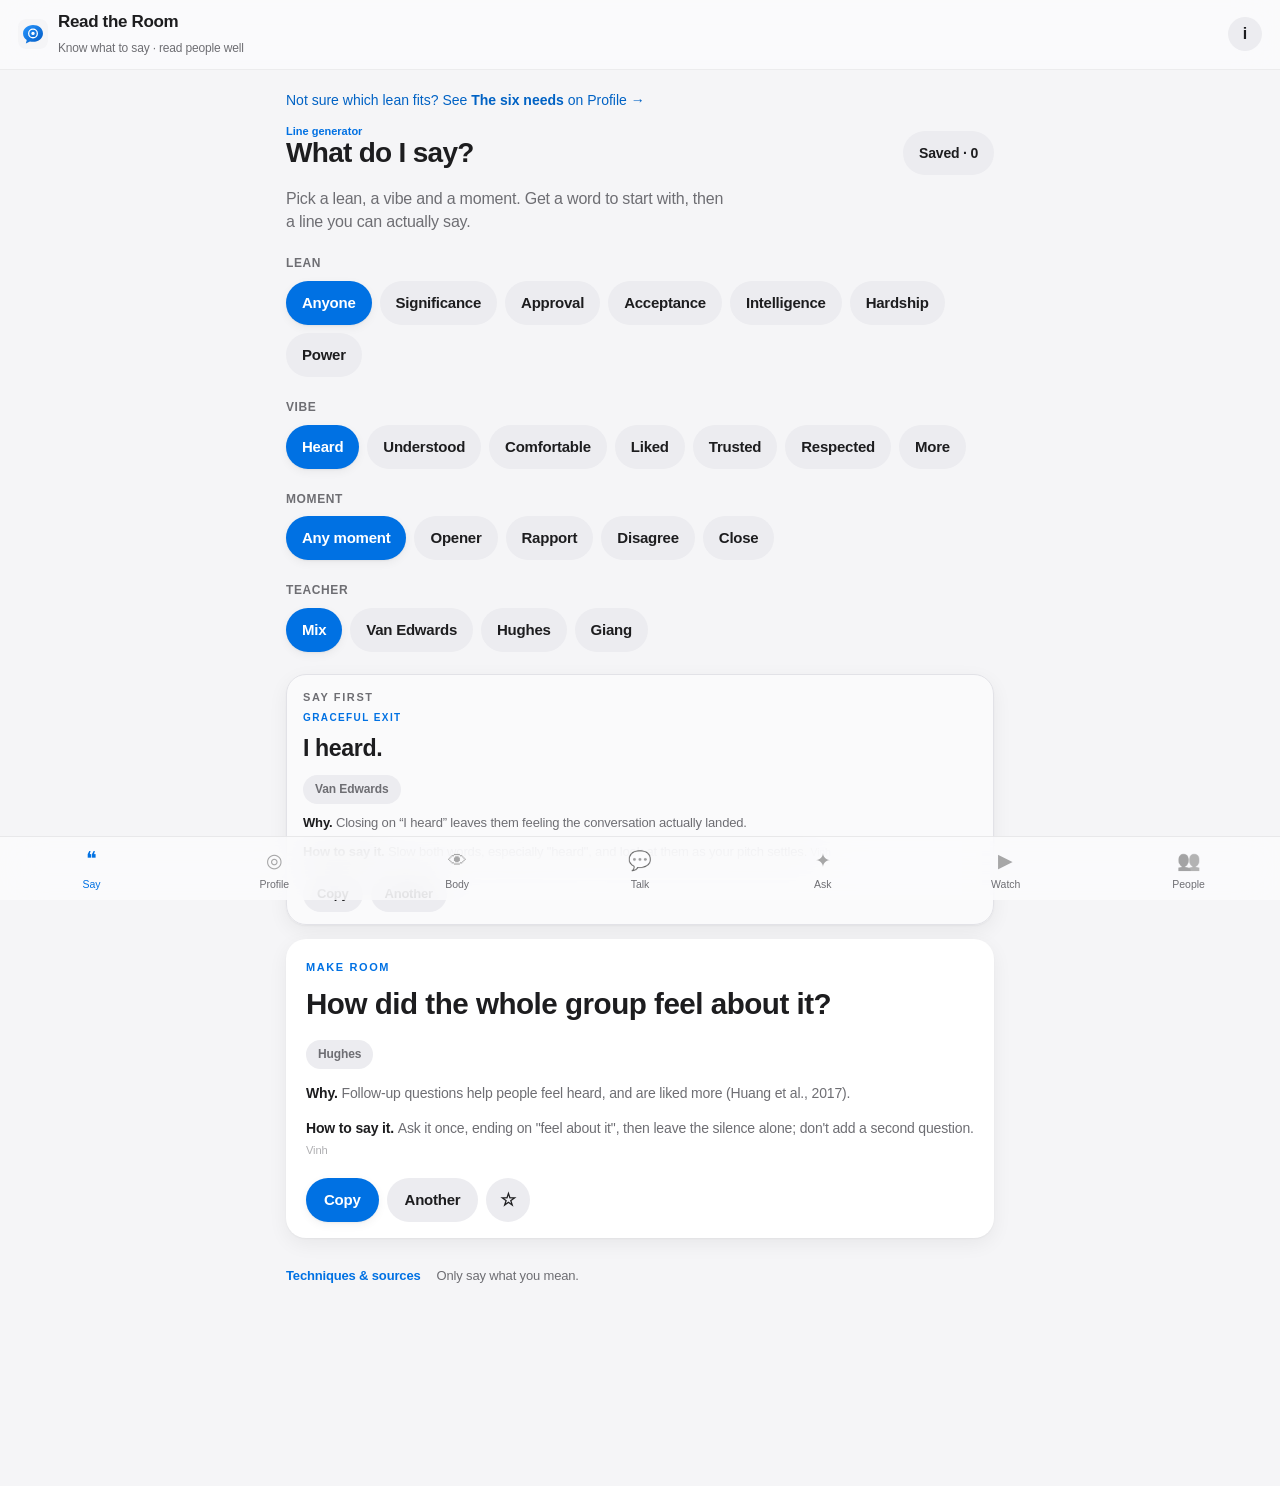
==== commit d4e4c373: "Add The six needs guide to Profile" ====
--- a/docs/index.html
+++ b/docs/index.html
@@ -40,6 +40,11 @@
   <!-- PROFILE -->
   <section id="tab-profile" class="tab">
     <div class="drill" id="drill"></div>
+    <section class="needs-guide" id="needsGuide">
+      <h2>The six needs</h2>
+      <p class="lede">Everyone leans on one or two of these. They’re hunches you test by listening, never labels you put on people.</p>
+      <div id="needsCards"></div>
+    </section>
     <div class="howto">
       <b>Six-minute read</b>
       <ol><li>Baseline them on easy small talk.</li><li>Tap what you notice below.</li><li>Use the card to talk their way, or tap <b>✦ More lines for them</b> to get lines in Say.</li></ol>
--- a/docs/hub.css
+++ b/docs/hub.css
@@ -36,3 +36,28 @@
 .tabs button span{font-size:19px}
 @media (max-width:380px){.tabs button{font-size:9.5px;letter-spacing:-.02em}}
 .ra .icon-btn{width:44px;height:44px;border-radius:50%;display:inline-grid;place-items:center;padding:0}
+
+/* The six needs guide (Profile) */
+.needs-guide{margin:0 0 18px;scroll-margin-top:72px}
+.needs-guide > h2{font-size:22px;font-weight:700;letter-spacing:-.03em;margin:0 0 6px;color:var(--text);text-transform:none}
+.needs-guide > .lede{color:var(--mute);font-size:15px;line-height:1.45;margin:0 0 12px}
+.need-card{background:var(--card);border-radius:var(--r);box-shadow:var(--sh);margin:0 0 8px;overflow:hidden}
+.need-card summary{list-style:none;display:flex;gap:12px;align-items:flex-start;padding:14px 18px;cursor:pointer;transition:background .2s var(--ease)}
+.need-card summary::-webkit-details-marker{display:none}
+.need-card summary::after{content:"";margin:8px 0 0 auto;flex:none;width:8px;height:8px;border-right:2px solid #aeaeb2;border-bottom:2px solid #aeaeb2;transform:rotate(45deg);transition:transform .3s var(--spring)}
+.need-card[open] summary::after{transform:rotate(-135deg);margin-top:10px}
+.need-card summary:active{background:var(--fill2)}
+.need-emoji{font-size:24px;line-height:1.15;width:1.3em;text-align:center;flex:none}
+.need-card h3{margin:0 0 3px;font-size:17px;font-weight:650;letter-spacing:-.02em}
+.need-q{margin:0;font-size:14.5px;font-style:italic;line-height:1.35;color:#5149c9;padding-right:8px}
+.need-body{padding:0 18px 14px}
+.need-body .need-block:first-child{border-top:1px solid var(--line);padding-top:10px}
+.need-block{margin:10px 0 0}
+.need-block h4{margin:0 0 4px;font-size:11px;letter-spacing:.07em;text-transform:uppercase;color:var(--mute);font-weight:600}
+.need-block p,.need-block li{margin:0;font-size:14.5px;line-height:1.4;color:#3a3a3c}
+.need-block ul{margin:0;padding:0 0 0 18px}
+.need-block li{margin:3px 0}
+.need-block p + p{margin-top:6px}
+.need-lines{margin:8px 0 0}
+.need-line{margin:6px 0 0;padding:9px 12px;border-radius:12px;background:var(--fill2);border-left:3px solid var(--acc);font-size:14px;line-height:1.4;color:var(--text)}
+.need-card[open] .need-body{animation:fadeUp .25s var(--ease)}
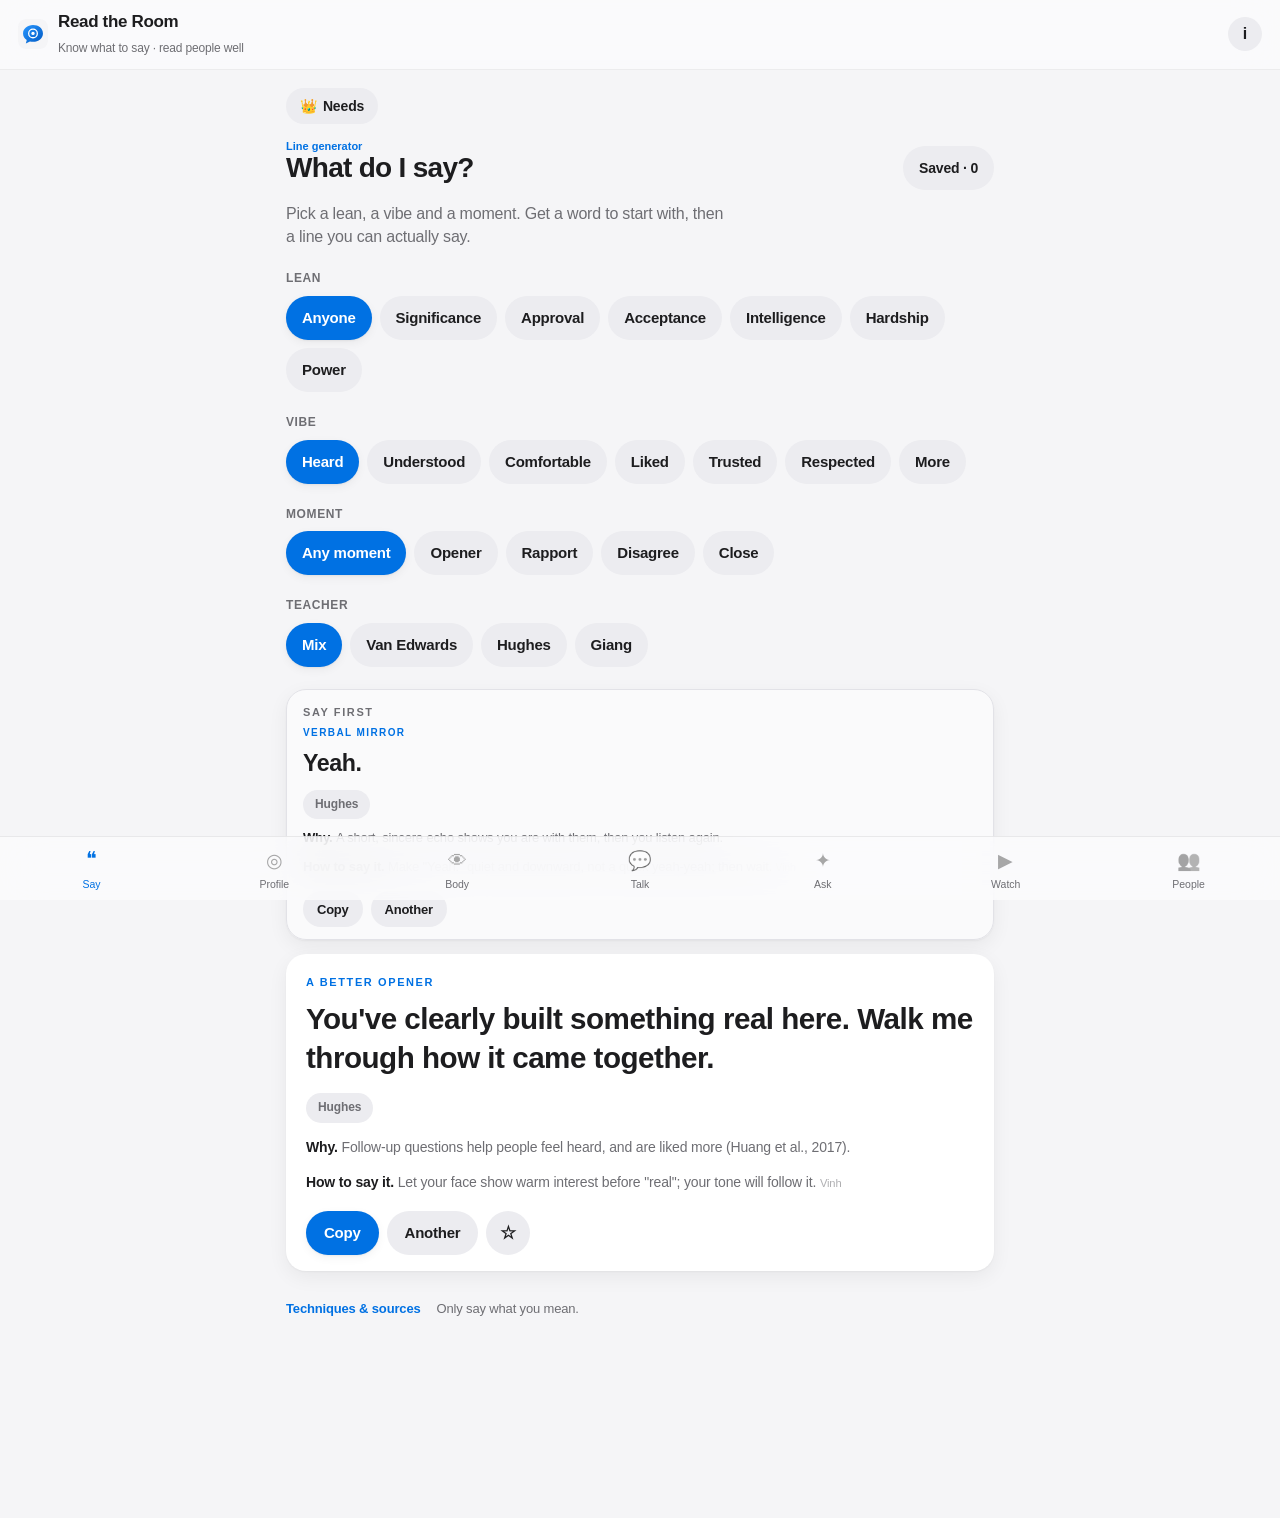
==== commit e10c8b32: "Show the six needs from a button at the top of Say" ====
--- a/docs/index.html
+++ b/docs/index.html
@@ -34,6 +34,16 @@
   <!-- SAY (line generator, from Read Anyone) -->
   <section id="tab-say" class="tab active">
     <div id="sayFrom" class="say-from"></div>
+    <div class="say-needs-wrap">
+      <button type="button" class="needs-btn" id="needsBtn" aria-expanded="false" aria-controls="sayNeedsPanel"><span aria-hidden="true">👑</span> Needs</button>
+      <div id="sayNeedsPanel" class="say-needs-panel" hidden>
+        <div class="say-needs-head">
+          <h2>The six needs</h2>
+          <button type="button" class="needs-close" id="needsClose" aria-label="Close needs">×</button>
+        </div>
+        <div id="sayNeedsBody"></div>
+      </div>
+    </div>
     <div id="sayApp" class="ra"></div>
   </section>
 
--- a/docs/hub.css
+++ b/docs/hub.css
@@ -61,3 +61,23 @@
 .need-lines{margin:8px 0 0}
 .need-line{margin:6px 0 0;padding:9px 12px;border-radius:12px;background:var(--fill2);border-left:3px solid var(--acc);font-size:14px;line-height:1.4;color:var(--text)}
 .need-card[open] .need-body{animation:fadeUp .25s var(--ease)}
+
+.need-card{scroll-margin-top:72px}
+.say-from:empty{display:none;margin:0}
+
+/* Needs button + panel at the top of the Say tab */
+.say-needs-wrap{margin:0 0 14px}
+.needs-btn{display:inline-flex;align-items:center;gap:6px;border:0;border-radius:980px;background:var(--fill);color:var(--text);padding:8px 14px;font-weight:600;font-size:14px;letter-spacing:-.01em;min-height:36px;box-shadow:none;transition:background .2s var(--ease),color .2s var(--ease),transform .15s var(--ease)}
+.needs-btn:active{transform:scale(.97)}
+.needs-btn.is-on{background:var(--acc);color:#fff}
+.say-needs-panel{margin:10px 0 0;background:var(--card);border-radius:var(--r);box-shadow:var(--sh);padding:14px 16px 12px}
+.say-needs-head{display:flex;align-items:center;justify-content:space-between;gap:12px;margin:0 0 10px}
+.say-needs-head h2{margin:0;font-size:17px;font-weight:650;letter-spacing:-.02em;color:var(--text);text-transform:none}
+.needs-close{width:32px;height:32px;border:0;border-radius:50%;background:var(--fill);color:var(--text);font-size:20px;line-height:1;display:inline-grid;place-items:center;padding:0}
+.needs-close:active{transform:scale(.96)}
+.say-need{margin:0 0 12px}
+.say-need-name{display:block;width:100%;background:none;border:0;padding:0;margin:0 0 3px;text-align:left;font:inherit;font-size:15px;font-weight:650;letter-spacing:-.02em;color:var(--acc-ink);cursor:pointer}
+.say-need-name:active{opacity:.6}
+.say-need-is,.say-need-how{margin:0;font-size:13.5px;line-height:1.4;color:#3a3a3c}
+.say-need-how{color:var(--mute);margin-top:2px}
+.say-needs-note{margin:2px 0 0;font-size:12.5px;color:var(--mute)}
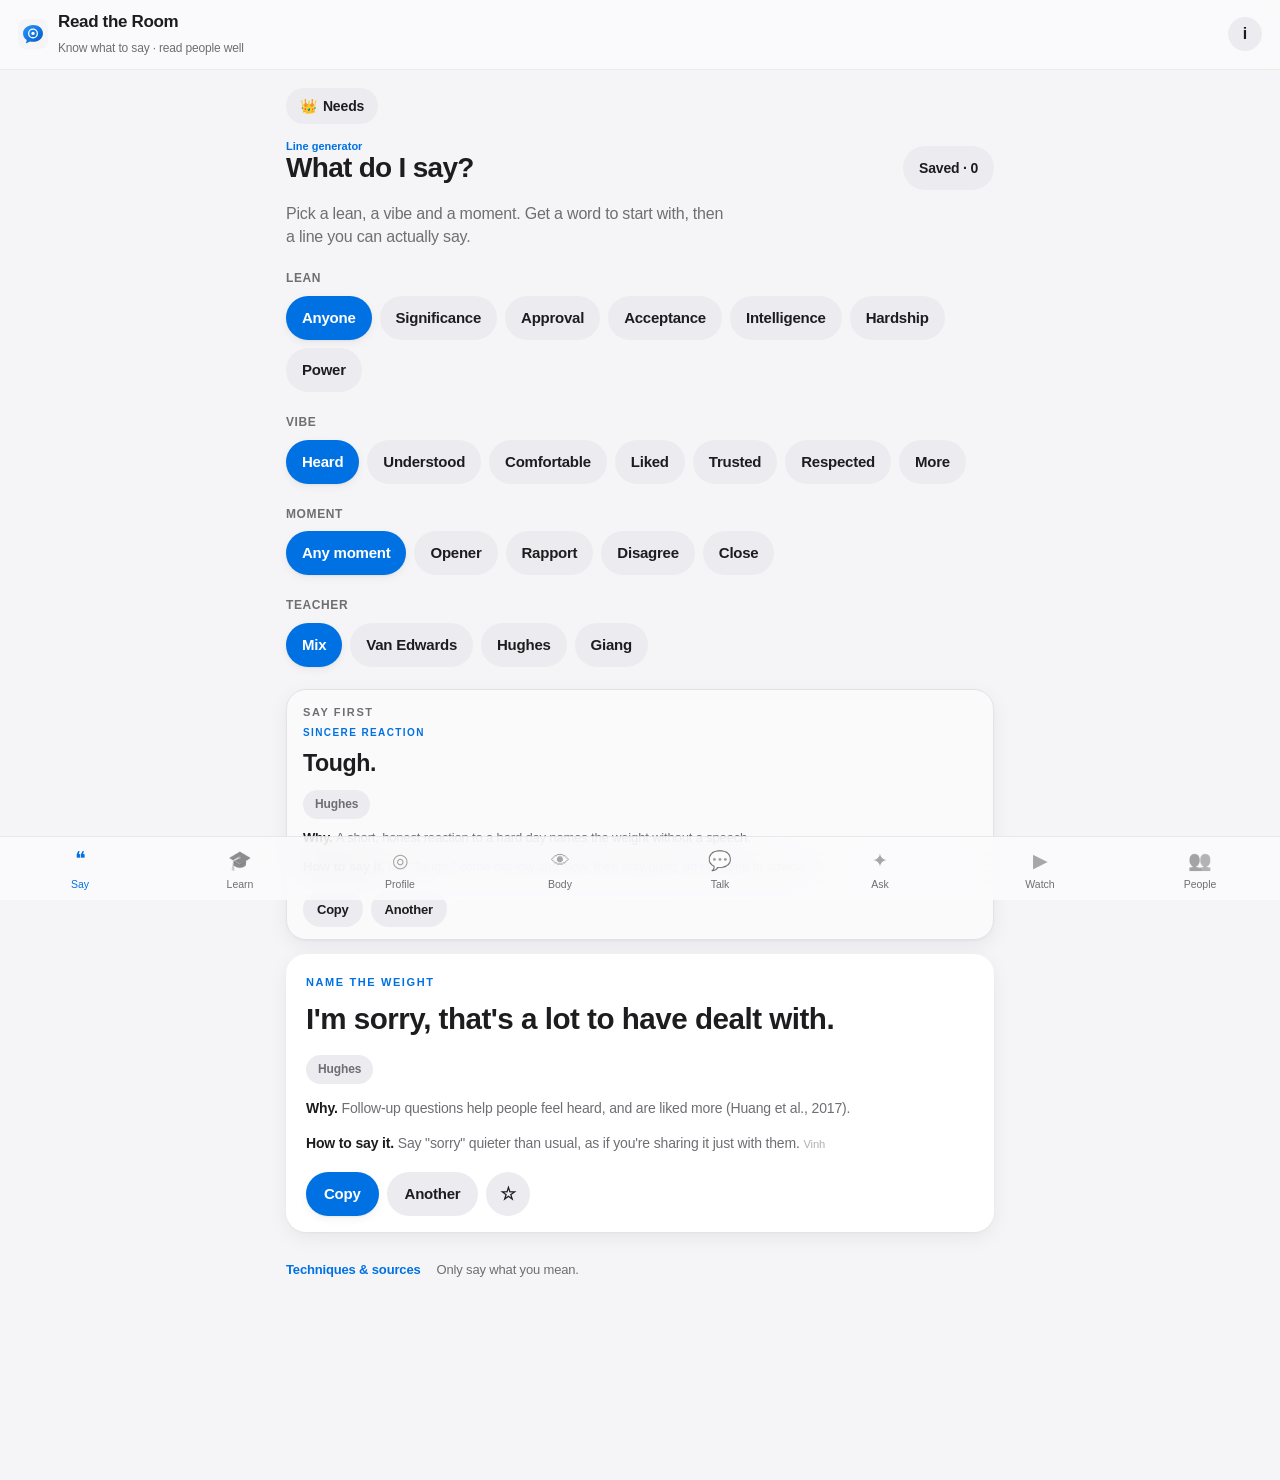
==== commit 25195cc1: "Add Learn: 290 bite-sized cards from Chase Hughes, Vanessa Van Edwards and Vinh Giang New Learn tab " ====
--- a/docs/index.html
+++ b/docs/index.html
@@ -20,6 +20,7 @@
 <link rel="stylesheet" href="style.css">
 <link rel="stylesheet" href="say.css">
 <link rel="stylesheet" href="hub.css">
+<link rel="stylesheet" href="learn/learn.css">
 <!-- three.js is only fetched when a 3D figure is opened -->
 <script type="importmap">{"imports":{"three":"./vendor/three/build/three.module.js","three/addons/":"./vendor/three/jsm/"}}</script>
 <script src="migrate.js"></script>
@@ -46,6 +47,9 @@
     </div>
     <div id="sayApp" class="ra"></div>
   </section>
+
+  <!-- LEARN (bite-sized cards from all three teachers; data in learn/cards.js) -->
+  <section id="tab-learn" class="tab"><div id="learnApp" class="learn"></div></section>
 
   <!-- PROFILE -->
   <section id="tab-profile" class="tab">
@@ -163,6 +167,7 @@
 
 <nav class="tabs">
   <button data-tab="say" class="active"><span>❝</span>Say</button>
+  <button data-tab="learn"><span>🎓</span>Learn</button>
   <button data-tab="profile"><span>◎</span>Profile</button>
   <button data-tab="cues"><span>👁</span>Body</button>
   <button data-tab="talk"><span>💬</span>Talk</button>
@@ -182,5 +187,6 @@
 <script src="blend/ui.js"></script>
 <script src="watch/ui.js"></script>
 <script src="hub.js"></script>
+<script src="learn/learn.js"></script>
 </body>
 </html>
--- a/docs/hub.css
+++ b/docs/hub.css
@@ -75,9 +75,30 @@
 .say-needs-head h2{margin:0;font-size:17px;font-weight:650;letter-spacing:-.02em;color:var(--text);text-transform:none}
 .needs-close{width:32px;height:32px;border:0;border-radius:50%;background:var(--fill);color:var(--text);font-size:20px;line-height:1;display:inline-grid;place-items:center;padding:0}
 .needs-close:active{transform:scale(.96)}
-.say-need{margin:0 0 12px}
-.say-need-name{display:block;width:100%;background:none;border:0;padding:0;margin:0 0 3px;text-align:left;font:inherit;font-size:15px;font-weight:650;letter-spacing:-.02em;color:var(--acc-ink);cursor:pointer}
-.say-need-name:active{opacity:.6}
-.say-need-is,.say-need-how{margin:0;font-size:13.5px;line-height:1.4;color:#3a3a3c}
-.say-need-how{color:var(--mute);margin-top:2px}
-.say-needs-note{margin:2px 0 0;font-size:12.5px;color:var(--mute)}
+.say-needs-note{margin:0 0 10px;font-size:12.5px;color:var(--mute)}
+.say-need{margin:0 0 8px;border-top:1px solid var(--line)}
+.say-need:first-of-type{border-top:0}
+.say-need summary{list-style:none;display:flex;gap:10px;align-items:flex-start;padding:10px 0;cursor:pointer}
+.say-need summary::-webkit-details-marker{display:none}
+.say-need summary::after{content:"";margin:8px 0 0 auto;flex:none;width:7px;height:7px;border-right:2px solid #aeaeb2;border-bottom:2px solid #aeaeb2;transform:rotate(45deg);transition:transform .3s var(--spring)}
+.say-need[open] summary::after{transform:rotate(-135deg);margin-top:10px}
+.say-need .need-emoji{font-size:22px;line-height:1.2;width:1.3em;text-align:center;flex:none}
+.say-need h3{margin:0 0 2px;font-size:15px;font-weight:650;letter-spacing:-.02em;color:var(--text)}
+.say-need-is{margin:0;font-size:13.5px;line-height:1.4;color:#3a3a3c;padding-right:8px}
+.say-need-more{padding:0 0 12px 2.3em}
+.say-need-how{margin:0 0 10px;font-size:13.5px;line-height:1.4;color:var(--mute)}
+.need-deep h4{margin:10px 0 3px;font-size:11px;letter-spacing:.07em;text-transform:uppercase;color:var(--mute);font-weight:600}
+.need-deep p,.need-deep li{margin:0;font-size:13.5px;line-height:1.4;color:#3a3a3c}
+.need-deep ul{margin:0;padding:0 0 0 18px}
+.need-deep li{margin:3px 0}
+.need-try{margin:6px 0 0;padding:8px 11px;border-radius:12px;background:var(--fill2);border-left:3px solid var(--acc);font-size:13.5px;line-height:1.4;color:var(--text)}
+.need-from{margin:10px 0 0;font-size:13px;line-height:1.4;color:#3a3a3c}
+.need-from b{color:var(--text);font-weight:650}
+.need-profile{display:block;margin:10px 0 0;padding:0;background:none;border:0;color:var(--acc-ink);font:inherit;font-size:13.5px;font-weight:600;text-align:left;cursor:pointer}
+
+/* Selected lean, inside the Say line card (after How to say it.) */
+.ra .line-needs{margin:14px 0 0}
+.ra .line-need + .line-need{margin-top:10px}
+.ra .line-need-name{margin:0 0 2px;font-size:14px;line-height:1.5;color:var(--ink)}
+.ra .line-need-name b{font-weight:650}
+.ra .line-need-is,.ra .line-need-how{margin:0;font-size:14px;line-height:1.5;color:var(--muted)}
--- a/docs/learn/learn.css
+++ b/docs/learn/learn.css
@@ -0,0 +1,139 @@
+/* Read the Room · Learn. Off-white Apple look, soft elevation, quiet per-teacher accents. */
+:root{--t-ch:#4a47c4;--t-ch-bg:#efeffd;--t-vve:#b1366c;--t-vve-bg:#fcf0f5;--t-vg:#0b7a6c;--t-vg-bg:#e6f5f2;--t-all:#1d1d1f;--t-all-bg:#ececf0}
+.t-ch{--tc:var(--t-ch);--tb:var(--t-ch-bg)}.t-vve{--tc:var(--t-vve);--tb:var(--t-vve-bg)}.t-vg{--tc:var(--t-vg);--tb:var(--t-vg-bg)}.t-all{--tc:var(--t-all);--tb:var(--t-all-bg)}
+.learn{max-width:100%}
+.lx-loading{color:var(--mute);text-align:center;padding:40px 0}
+.lx-head{display:flex;gap:14px;justify-content:space-between;align-items:flex-start;margin:2px 0 12px}
+.lx-kicker{font-size:13px;font-weight:600;color:var(--acc);letter-spacing:.01em}
+.lx-head h2{font-size:28px;line-height:1.12;font-weight:700;letter-spacing:-.03em;margin:2px 0 6px;text-transform:none;color:var(--text)}
+.lx-sub{margin:0;color:var(--mute);font-size:14.5px;line-height:1.4}
+.lx-ring{position:relative;flex:none;width:56px;height:56px;display:grid;place-items:center}
+.lx-ring svg{position:absolute;inset:0;transform:rotate(-90deg)}
+.lx-ring circle{fill:none;stroke-width:5}.lx-ring .bg{stroke:var(--fill)}.lx-ring .fg{stroke:var(--acc);stroke-linecap:round;transition:stroke-dashoffset .6s var(--spring)}
+.lx-ring b{font-size:12.5px;font-weight:700;letter-spacing:-.02em}
+.lx-prog{margin:0 0 14px}
+.lx-bar{height:6px;border-radius:99px;background:var(--fill);overflow:hidden}
+.lx-bar i{display:block;height:100%;border-radius:99px;background:linear-gradient(90deg,#0071e3,#5e5ce6);transition:width .6s var(--spring)}
+.lx-progtxt{display:flex;justify-content:space-between;gap:10px;margin-top:6px;font-size:13px;color:var(--mute)}
+.lx-progtxt b{color:var(--text)}
+.lx-goal{font-weight:600;color:var(--acc-ink)}.lx-goal.done{color:var(--good)}
+.lx-seg{position:relative;display:grid;grid-template-columns:1fr 1fr;background:var(--fill);border-radius:11px;padding:2px;margin:0 0 12px}
+.lx-seg button{position:relative;z-index:1;background:none;border:0;padding:8px 0;font-size:14.5px;font-weight:600;color:var(--text);border-radius:9px;cursor:pointer}
+.lx-seg i{position:absolute;top:2px;bottom:2px;left:2px;width:calc(50% - 2px);background:#fff;border-radius:9px;box-shadow:0 1px 3px rgba(0,0,0,.1),0 3px 8px rgba(0,0,0,.06);transition:transform .35s var(--spring)}
+.lx-seg i.r{transform:translateX(100%)}
+.lx-teachers{display:grid;grid-template-columns:repeat(4,auto);gap:6px;margin:0 0 14px}
+.lx-teachers button{display:flex;align-items:center;justify-content:center;gap:6px;min-width:0;border:1px solid var(--line);background:var(--card);color:var(--text);border-radius:999px;padding:8px 12px;font-size:13.5px;font-weight:550;white-space:nowrap;cursor:pointer;transition:background .2s var(--ease),border-color .2s var(--ease),color .2s var(--ease)}
+.lx-teachers button i,.lx-t i,.lx-pill.lx-t i{width:8px;height:8px;border-radius:50%;background:var(--tc);flex:none}
+.lx-teachers button.t-all i{background:conic-gradient(var(--t-ch) 0 33%,var(--t-vve) 0 66%,var(--t-vg) 0)}
+.lx-teachers button.on{background:var(--tb);border-color:var(--tc);color:var(--tc)}
+@media (max-width:560px){.lx-teachers{grid-template-columns:1fr 1fr}.lx-sub{display:none}.lx-head h2{font-size:26px!important}}
+.lx-filters{display:flex;flex-wrap:wrap;gap:8px;align-items:center;margin:0 0 10px}
+.lx-select{position:relative;flex:1 1 180px;min-width:0}
+.lx-select select{width:100%;appearance:none;-webkit-appearance:none;border:1px solid var(--line);background:var(--card) url("data:image/svg+xml,%3Csvg xmlns='http://www.w3.org/2000/svg' width='12' height='8'%3E%3Cpath d='M1 1l5 5 5-5' fill='none' stroke='%236e6e73' stroke-width='1.6'/%3E%3C/svg%3E") no-repeat right 12px center;border-radius:12px;padding:9px 32px 9px 12px;font:inherit;font-size:14.5px;color:var(--text)}
+.sr{position:absolute;width:1px;height:1px;overflow:hidden;clip:rect(0 0 0 0)}
+.lx-flags{display:flex;gap:6px;flex-wrap:wrap}
+.lx-chip{border:1px solid var(--line);background:var(--card);color:var(--text);border-radius:999px;padding:7px 12px;font-size:13.5px;font-weight:500;cursor:pointer;white-space:nowrap;transition:background .2s var(--ease),color .2s var(--ease),border-color .2s var(--ease)}
+.lx-chip.on{background:var(--text);border-color:var(--text);color:#fff}
+.lx-chip:active,.lx-btn:active,.lx-navbtn:active{transform:scale(.97)}
+.lx-deckbar{display:flex;justify-content:space-between;align-items:center;margin:4px 0 10px}
+.lx-count{font-size:13px;color:var(--mute);font-weight:500;margin:0}
+.lx-sprint{border:0;background:linear-gradient(135deg,#eef5ff,#f3efff);color:#3a35b8;font-weight:650;font-size:13.5px;border-radius:999px;padding:7px 13px;cursor:pointer}
+.lx-link{border:0;background:none;color:var(--acc-ink);font-size:13.5px;font-weight:600;padding:4px 0;cursor:pointer}
+.lx-card{position:relative;background:linear-gradient(180deg,var(--tb,#f5f5f7) 0,#fff 120px);border-radius:24px;box-shadow:0 1px 2px rgba(0,0,0,.04),0 10px 30px rgba(0,0,0,.08);padding:18px 18px 16px;touch-action:pan-y;transition:transform .35s var(--spring),opacity .3s var(--ease);user-select:none;-webkit-user-select:none}
+.lx-card.lx-empty,.lx-card.lx-done{text-align:center;background:var(--card);padding:28px 20px}
+.lx-emoji{font-size:40px;margin-bottom:6px}
+.lx-card h3{margin:0 0 6px;font-size:20px;letter-spacing:-.02em}
+.lx-pills{display:flex;flex-wrap:wrap;gap:6px;margin:0 0 10px}
+.lx-pill{display:inline-flex;align-items:center;gap:6px;border-radius:999px;padding:4px 10px;font-size:12px;font-weight:600;line-height:1.3;max-width:100%}
+.lx-pill.lx-t{background:#fff;color:var(--tc);box-shadow:inset 0 0 0 1px color-mix(in srgb,var(--tc) 22%,transparent)}
+.lx-pill.lx-tp{background:rgba(0,0,0,.045);color:#3a3a3c}
+.lx-pill.lx-v{background:#fff6e5;color:#8a5300}
+.lx-title{font-size:23px!important;line-height:1.18;font-weight:700;letter-spacing:-.025em;margin:0 0 10px!important;color:var(--text)}
+.lx-lbl{display:block;font-size:11px;font-weight:700;letter-spacing:.07em;text-transform:uppercase;color:var(--mute);margin:0 0 3px}
+.lx-move{margin:0 0 12px;font-size:16.5px;line-height:1.42;color:#1d1d1f}
+.lx-move.big{font-size:17px}
+.lx-try,.lx-watch{border-radius:14px;padding:10px 12px;margin:0 0 8px}
+.lx-try{background:#f2f7ff}.lx-try .lx-lbl{color:#0062c4}
+.lx-watch{background:#fbf6ee}.lx-watch .lx-lbl{color:#9a5b00}
+.lx-try p,.lx-watch p{margin:0;font-size:15px;line-height:1.4;color:#2c2c2e}
+.lx-check{margin:10px 0 12px;border-radius:14px;background:#f5f5f7;overflow:hidden}
+.lx-check button{display:block;width:100%;text-align:left;background:none;border:0;padding:10px 12px;cursor:pointer;color:inherit;font:inherit}
+.lx-check .q{display:block;font-size:15px;font-weight:600;line-height:1.35;color:#1d1d1f}
+.lx-check .tap{display:inline-block;margin-top:6px;font-size:12.5px;font-weight:600;color:var(--acc-ink)}
+.lx-check .a{padding:0 12px 12px;font-size:15px;line-height:1.4;color:#1d1d1f;animation:fadeUp .25s var(--ease)}
+.lx-check.open{background:#eef8f0}.lx-check.open .tap{color:var(--good)}
+.lx-actions{display:grid;grid-template-columns:1.3fr 1fr auto;gap:8px}
+.lx-btn{display:inline-flex;align-items:center;justify-content:center;gap:6px;border:0;border-radius:14px;padding:12px 14px;font-size:15px;font-weight:650;background:var(--fill);color:var(--text);cursor:pointer;transition:background .2s var(--ease),transform .15s var(--ease)}
+.lx-btn.primary{background:var(--acc);color:#fff}
+.lx-btn.on{background:#e3f4e7;color:#1b7a34}
+.lx-btn.icon span{font-size:13.5px}
+.lx-btn.icon.on{background:#fff4d6;color:#8a5a00}
+.lx-nav{display:grid;grid-template-columns:1fr 1fr 1fr;gap:8px;margin:12px 0 4px}
+.lx-navbtn{border:1px solid var(--line);background:var(--card);border-radius:14px;padding:11px 0;font-size:14.5px;font-weight:600;color:var(--text);cursor:pointer}
+.lx-navbtn.primary{background:var(--text);border-color:var(--text);color:#fff}
+.lx-hint{text-align:center;color:var(--mute);font-size:12.5px;margin:6px 0 0}
+/* browse */
+.lx-search input{width:100%;box-sizing:border-box;border:0;background:var(--fill);border-radius:12px;padding:11px 14px;font:inherit;font-size:16px;color:var(--text);outline:none}
+.lx-search input:focus{box-shadow:0 0 0 3px rgba(0,113,227,.25)}
+.lx-topics{display:flex;gap:6px;overflow-x:auto;padding:10px 0 4px;margin:0;scrollbar-width:none;-webkit-overflow-scrolling:touch}
+.lx-topics::-webkit-scrollbar{display:none}
+.lx-group{margin:14px 0 6px}
+.lx-group h3{display:flex;align-items:center;gap:8px;font-size:17px;font-weight:700;letter-spacing:-.02em;margin:0 0 8px;color:var(--text);text-transform:none}
+.lx-group h3 small{margin-left:auto;color:var(--mute);font-size:13px;font-weight:500}
+.lx-grid{display:grid;grid-template-columns:1fr;gap:8px}
+@media (min-width:640px){.lx-grid{grid-template-columns:1fr 1fr}}
+.lx-mini{display:flex;flex-direction:column;gap:4px;text-align:left;border:0;background:var(--card);border-radius:16px;padding:12px 14px;box-shadow:var(--sh);cursor:pointer;color:inherit;font:inherit;min-width:0;transition:transform .15s var(--ease),box-shadow .2s var(--ease)}
+.lx-mini:hover{box-shadow:0 2px 6px rgba(0,0,0,.06),0 10px 28px rgba(0,0,0,.09)}
+.lx-mini:active{transform:scale(.985)}
+.lx-mini-top{display:flex;justify-content:space-between;align-items:center;gap:8px}
+.lx-t{display:inline-flex;align-items:center;gap:6px;font-size:11.5px;font-weight:650;color:var(--tc)}
+.lx-badges{display:flex;gap:4px}.lx-badges b{font-size:12px;width:20px;height:20px;border-radius:50%;display:grid;place-items:center}
+.lx-badges .l{background:#e3f4e7;color:#1b7a34}.lx-badges .s{background:#fff4d6;color:#8a5a00}.lx-badges .v{background:#fff6e5;color:#8a5300}
+.lx-mini strong{font-size:15.5px;line-height:1.3;letter-spacing:-.015em;color:var(--text)}
+.lx-mini .mv{font-size:13.5px;line-height:1.38;color:var(--mute);display:-webkit-box;-webkit-line-clamp:2;-webkit-box-orient:vertical;overflow:hidden}
+/* deep research sheet */
+html.lx-lock,html.lx-lock body{overflow:hidden}
+.lx-sheet-wrap{position:fixed;inset:0;z-index:40;background:rgba(0,0,0,0);display:flex;align-items:flex-end;justify-content:center;transition:background .25s var(--ease)}
+.lx-sheet-wrap.open{background:rgba(0,0,0,.32)}
+.lx-sheet-wrap[hidden]{display:none}
+.lx-sheet-wrap:not(.open){pointer-events:none}
+.lx-sheet{width:100%;max-width:720px;max-height:92vh;max-height:92dvh;background:#fbfbfd;border-radius:22px 22px 0 0;box-shadow:0 -10px 40px rgba(0,0,0,.18);display:flex;flex-direction:column;transform:translateY(100%);transition:transform .38s var(--spring)}
+.lx-sheet-wrap.open .lx-sheet{transform:none}
+@media (min-width:760px){.lx-sheet-wrap{align-items:center}.lx-sheet{border-radius:22px;max-height:86vh;transform:translateY(24px) scale(.98);opacity:0;transition:transform .35s var(--spring),opacity .25s var(--ease)}.lx-sheet-wrap.open .lx-sheet{opacity:1}}
+.lx-sheet-top{position:relative;padding:10px 56px 4px 18px;background:linear-gradient(180deg,var(--tb) 0,#fbfbfd 100%);border-radius:22px 22px 0 0}
+.lx-grab{display:block;width:38px;height:5px;border-radius:9px;background:rgba(0,0,0,.15);margin:0 auto 10px}
+.lx-x{position:absolute;top:12px;right:14px;width:32px;height:32px;border-radius:50%;border:0;background:rgba(0,0,0,.07);font-size:20px;line-height:1;color:#3a3a3c;cursor:pointer}
+.lx-sheet-body{overflow-y:auto;-webkit-overflow-scrolling:touch;padding:4px 18px 18px;overscroll-behavior:contain}
+.lx-sheet-body h3{font-size:24px;line-height:1.18;letter-spacing:-.025em;margin:4px 0 10px;color:var(--text)}
+.lx-quiet{background:#f3f1ff;border-radius:14px;padding:10px 12px;font-style:italic;color:#4a45b8;margin:0 0 6px}
+.lx-sec{margin:16px 0 0;padding-top:14px;border-top:1px solid var(--line)}
+.lx-sec h4{margin:0 0 8px;font-size:12px;letter-spacing:.07em;text-transform:uppercase;color:var(--mute);font-weight:700}
+.lx-sec p,.lx-sec li{font-size:15.5px;line-height:1.5;color:#2c2c2e;margin:0 0 8px}
+.lx-sec ul,.lx-sec ol{margin:0;padding-left:20px}
+.lx-steps{counter-reset:s;list-style:none;padding:0!important}
+.lx-steps li{counter-increment:s;position:relative;padding-left:34px;margin:0 0 8px}
+.lx-steps li::before{content:counter(s);position:absolute;left:0;top:0;width:24px;height:24px;border-radius:50%;background:var(--tb);color:var(--tc);font-size:13px;font-weight:700;display:grid;place-items:center}
+.lx-line{background:#fff;border-radius:14px;box-shadow:var(--sh);padding:11px 13px;margin:0 0 8px}
+.lx-line .say{font-size:16px;font-weight:600;color:var(--text);margin:0 0 4px}
+.lx-line .how{font-size:14px;margin:0 0 4px;color:#3a3a3c}.lx-line .how span{display:block;font-size:11px;font-weight:700;letter-spacing:.06em;text-transform:uppercase;color:#0062c4}
+.lx-line .why{font-size:13.5px;color:var(--mute);margin:0}
+.lx-traps li::marker{color:#c25e00}
+.lx-ver{background:#fff;border-radius:16px;box-shadow:var(--sh);padding:12px 14px;margin:0 0 10px}
+.lx-ver .vt{font-weight:700;margin:0 0 2px!important;color:var(--text)}.lx-ver .vn{font-size:14px!important;color:var(--mute)!important}
+.lx-time{list-style:none;padding:0!important;margin:8px 0 0!important;border-left:2px solid var(--line);margin-left:6px!important}
+.lx-time li{position:relative;padding:0 0 10px 16px;margin:0!important}
+.lx-time li::before{content:"";position:absolute;left:-7px;top:4px;width:12px;height:12px;border-radius:50%;background:#fff;border:2px solid #c7c7cc}
+.lx-time li.me::before{background:var(--tc);border-color:var(--tc)}
+.lx-time .vl{font-size:11px;font-weight:700;letter-spacing:.06em;text-transform:uppercase;color:#8a5300;margin-right:8px}
+.lx-time .vw{font-size:12.5px;color:var(--mute);font-weight:600}
+.lx-time p{font-size:14.5px!important;margin:3px 0 2px!important}
+.lx-src{display:flex;flex-wrap:wrap;gap:4px;align-items:center;font-size:14px!important}
+.lx-srcs li{font-size:14px!important;color:#3a3a3c}
+.lx-note{font-size:13px!important;color:var(--mute)!important}
+.lx-chips{display:flex;flex-wrap:wrap;gap:6px}
+.lx-chips .lx-chip{white-space:normal;text-align:left}
+.lx-chip.go{background:#f2f7ff;border-color:#d7e6fb;color:#0062c4;font-weight:600}
+.lx-sheet-foot{display:grid;grid-template-columns:1fr auto 1fr;gap:8px;padding:10px 18px calc(10px + env(safe-area-inset-bottom));border-top:1px solid var(--line);background:rgba(251,251,253,.92);backdrop-filter:blur(16px);-webkit-backdrop-filter:blur(16px)}
+body[data-tab="learn"] main{padding-bottom:calc(96px + env(safe-area-inset-bottom))}
+@media (min-width:900px){.lx-card{padding:22px 24px 18px}.lx-title{font-size:26px!important}}
+@media (prefers-reduced-motion:reduce){.lx-card,.lx-sheet,.lx-bar i,.lx-ring .fg,.lx-seg i{transition:none!important}}
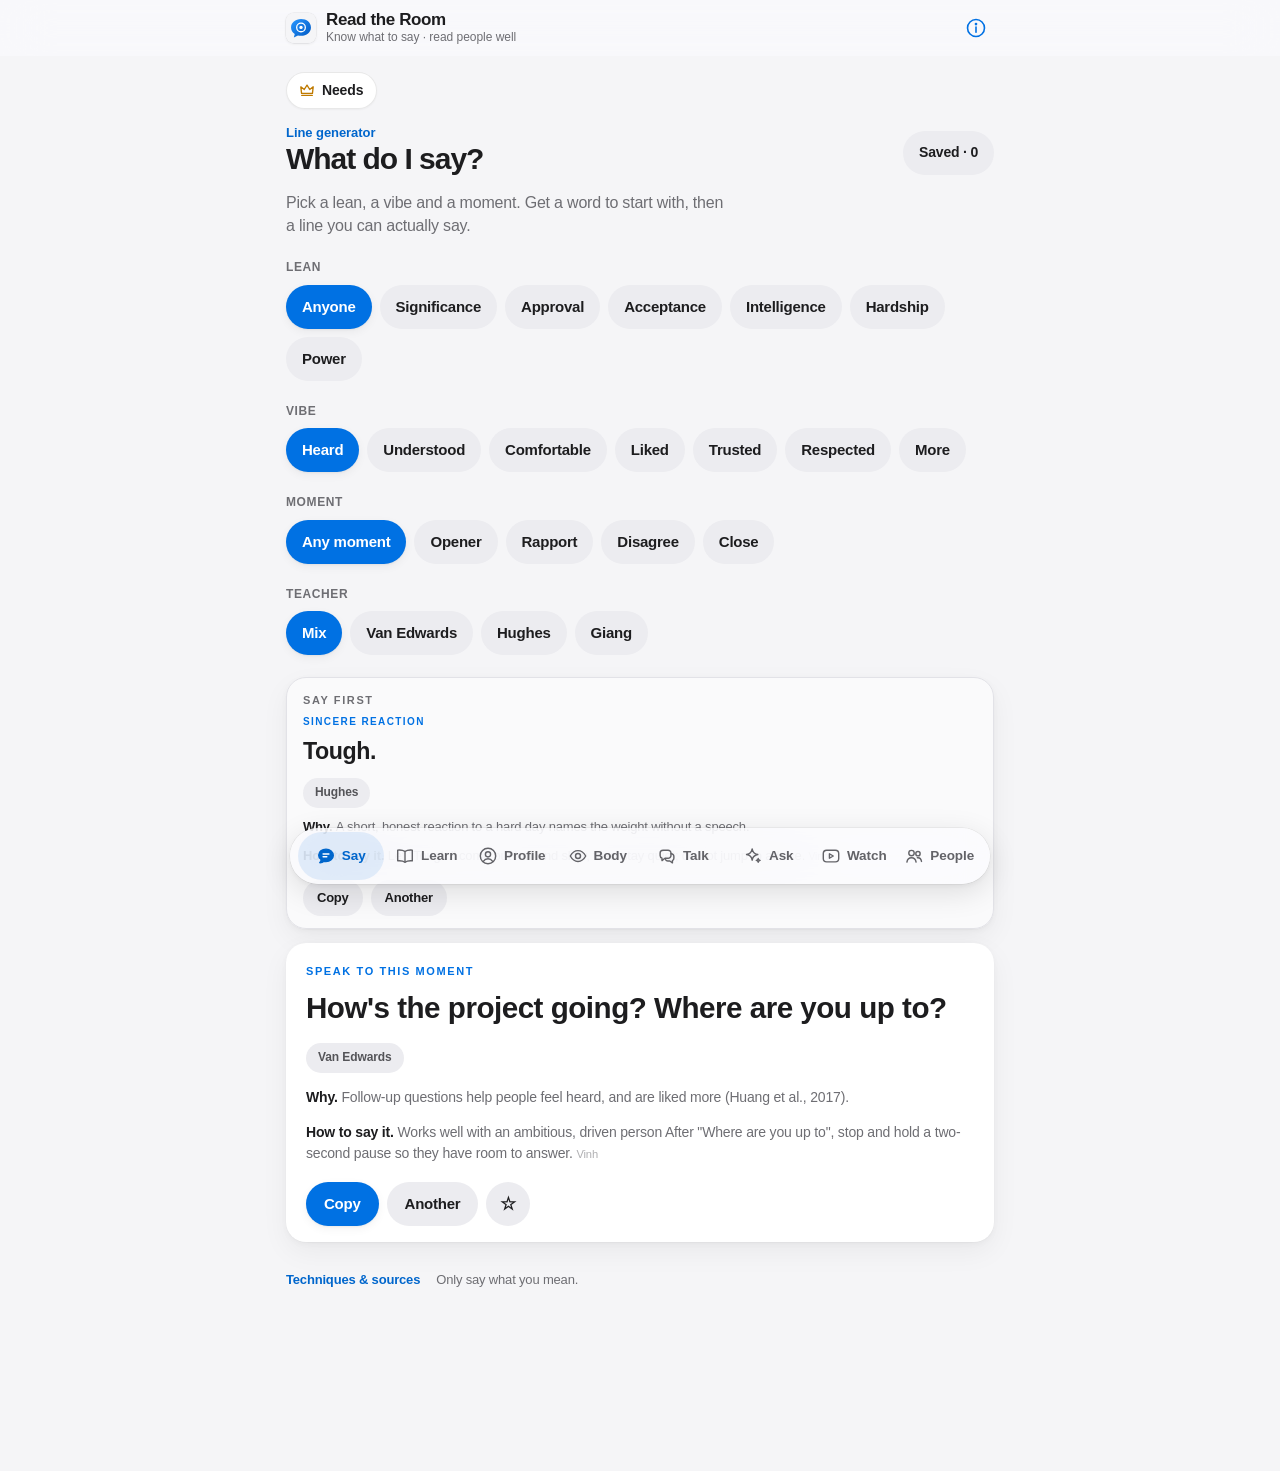
==== commit 082dd95e: "Rebuild docs with the design layer" ====
--- a/docs/index.html
+++ b/docs/index.html
@@ -21,6 +21,7 @@
 <link rel="stylesheet" href="say.css">
 <link rel="stylesheet" href="hub.css">
 <link rel="stylesheet" href="learn/learn.css">
+<link rel="stylesheet" href="design.css">
 <!-- three.js is only fetched when a 3D figure is opened -->
 <script type="importmap">{"imports":{"three":"./vendor/three/build/three.module.js","three/addons/":"./vendor/three/jsm/"}}</script>
 <script src="migrate.js"></script>
@@ -28,7 +29,7 @@
 <body>
 <header class="top">
   <div class="brand"><span class="logo" aria-hidden="true"><img src="icon.svg" alt="" width="30" height="30"></span><div><h1>Read the Room</h1><small>Know what to say · read people well</small></div></div>
-  <button class="icon-btn" id="infoBtn" aria-label="About">i</button>
+  <button class="icon-btn" id="infoBtn" aria-label="About"><svg viewBox="0 0 24 24" width="22" height="22" aria-hidden="true" fill="none" stroke="currentColor" stroke-width="1.75" stroke-linecap="round"><circle cx="12" cy="12" r="9.25"/><path d="M12 11v5.5"/><circle cx="12" cy="7.75" r=".6" fill="currentColor"/></svg></button>
 </header>
 
 <main>
@@ -36,11 +37,11 @@
   <section id="tab-say" class="tab active">
     <div id="sayFrom" class="say-from"></div>
     <div class="say-needs-wrap">
-      <button type="button" class="needs-btn" id="needsBtn" aria-expanded="false" aria-controls="sayNeedsPanel"><span aria-hidden="true">👑</span> Needs</button>
+      <button type="button" class="needs-btn" id="needsBtn" aria-expanded="false" aria-controls="sayNeedsPanel"><svg class="needs-ico" viewBox="0 0 24 24" width="18" height="18" aria-hidden="true" fill="none" stroke="currentColor" stroke-width="1.8" stroke-linejoin="round" stroke-linecap="round"><path d="M4.75 16.5 3.75 7.75l4.6 3.6L12 5.5l3.65 5.85 4.6-3.6-1 8.75Z"/><path d="M5 19.25h14"/></svg> Needs</button>
       <div id="sayNeedsPanel" class="say-needs-panel" hidden>
         <div class="say-needs-head">
           <h2>The six needs</h2>
-          <button type="button" class="needs-close" id="needsClose" aria-label="Close needs">×</button>
+          <button type="button" class="needs-close" id="needsClose" aria-label="Close needs"><svg viewBox="0 0 24 24" width="14" height="14" aria-hidden="true" fill="none" stroke="currentColor" stroke-width="2.4" stroke-linecap="round"><path d="M6 6l12 12M18 6 6 18"/></svg></button>
         </div>
         <div id="sayNeedsBody"></div>
       </div>
@@ -101,9 +102,9 @@
       </div>
       <div id="askLog" class="chat" aria-live="polite"></div>
       <form id="askBar" class="askbar" autocomplete="off">
-        <button type="button" id="askMic" class="mic" aria-label="Ask by voice" title="Ask by voice">🎙</button>
+        <button type="button" id="askMic" class="mic" aria-label="Ask by voice" title="Ask by voice"><svg viewBox="0 0 24 24" width="20" height="20" aria-hidden="true"><path fill="currentColor" d="M12 14a3 3 0 0 0 3-3V5a3 3 0 0 0-6 0v6a3 3 0 0 0 3 3Zm5-3a5 5 0 0 1-10 0H5a7 7 0 0 0 6 6.92V21h2v-3.08A7 7 0 0 0 19 11h-2Z"/></svg></button>
         <input id="askInput" type="text" placeholder="Ask about a cue, term or situation…" enterkeyhint="send" aria-label="Your question">
-        <button type="submit" class="send" aria-label="Send">↑</button>
+        <button type="submit" class="send" aria-label="Send"><svg viewBox="0 0 24 24" width="20" height="20" aria-hidden="true"><path fill="currentColor" d="M12 4 5 11l1.4 1.4L11 7.8V20h2V7.8l4.6 4.6L19 11z"/></svg></button>
       </form>
     </div>
     <div id="blendPane" class="ra blend" hidden aria-label="Ask: blend of Van Edwards, Hughes and Giang">
@@ -160,20 +161,20 @@
 <div id="card" class="card collapsed" aria-live="polite" style="display:none">
   <button id="cardToggle" class="card-head">
     <span id="cardSummary">Tap what you notice — your read builds here</span>
-    <span class="chev">▲</span>
+    <span class="chev"><svg viewBox="0 0 24 24" width="16" height="16" aria-hidden="true" fill="none" stroke="currentColor" stroke-width="2.4" stroke-linecap="round" stroke-linejoin="round"><path d="M6 15l6-6 6 6"/></svg></span>
   </button>
   <div class="card-body" id="cardBody"></div>
 </div>
 
 <nav class="tabs">
-  <button data-tab="say" class="active"><span>❝</span>Say</button>
-  <button data-tab="learn"><span>🎓</span>Learn</button>
-  <button data-tab="profile"><span>◎</span>Profile</button>
-  <button data-tab="cues"><span>👁</span>Body</button>
-  <button data-tab="talk"><span>💬</span>Talk</button>
-  <button data-tab="ask"><span>✦</span>Ask</button>
-  <button data-tab="watch"><span>▶︎</span>Watch</button>
-  <button data-tab="people"><span>👥</span>People</button>
+  <button data-tab="say" class="active"><span class="tico"><svg class="ico" viewBox="0 0 24 24" aria-hidden="true"><g class="o"><path d="M12 3.75c-4.83 0-8.75 3.27-8.75 7.3 0 2.2 1.17 4.17 3 5.5-.17 1.33-.8 2.6-1.75 3.45 2.07.08 3.9-.6 5.1-1.62.77.18 1.57.27 2.4.27 4.83 0 8.75-3.27 8.75-7.3S16.83 3.75 12 3.75Z"/><path d="M8.5 9.6h7M8.5 12.9h4.5"/></g><g class="f"><path class="fl" d="M12 3.75c-4.83 0-8.75 3.27-8.75 7.3 0 2.2 1.17 4.17 3 5.5-.17 1.33-.8 2.6-1.75 3.45 2.07.08 3.9-.6 5.1-1.62.77.18 1.57.27 2.4.27 4.83 0 8.75-3.27 8.75-7.3S16.83 3.75 12 3.75Z"/><path class="kn" d="M8.5 9.6h7M8.5 12.9h4.5"/></g></svg></span>Say</button>
+  <button data-tab="learn"><span class="tico"><svg class="ico" viewBox="0 0 24 24" aria-hidden="true"><g class="o"><path d="M12 6.6C10 5.1 7.2 4.6 3.25 4.9v12.9c3.95-.3 6.75.2 8.75 1.7 2-1.5 4.8-2 8.75-1.7V4.9C16.8 4.6 14 5.1 12 6.6Z"/><path d="M12 6.6v12.9"/></g><g class="f"><path class="fl" d="M12 6.6C10 5.1 7.2 4.6 3.25 4.9v12.9c3.95-.3 6.75.2 8.75 1.7 2-1.5 4.8-2 8.75-1.7V4.9C16.8 4.6 14 5.1 12 6.6Z"/><path class="kn" d="M12 7.4v11.3"/></g></svg></span>Learn</button>
+  <button data-tab="profile"><span class="tico"><svg class="ico" viewBox="0 0 24 24" aria-hidden="true"><g class="o"><circle cx="12" cy="12" r="9.25"/><circle cx="12" cy="10" r="3.1"/><path d="M6.4 18.4c1.35-1.95 3.35-3.05 5.6-3.05s4.25 1.1 5.6 3.05"/></g><g class="f"><circle class="fl" cx="12" cy="12" r="9.25"/><circle class="kf" cx="12" cy="10" r="3.1"/><path class="kf" d="M6.4 18.4c1.35-1.95 3.35-3.05 5.6-3.05s4.25 1.1 5.6 3.05A9.2 9.2 0 0 1 12 21.25a9.2 9.2 0 0 1-5.6-2.85Z"/></g></svg></span>Profile</button>
+  <button data-tab="cues"><span class="tico"><svg class="ico" viewBox="0 0 24 24" aria-hidden="true"><g class="o"><path d="M2.75 12S6.25 5.5 12 5.5 21.25 12 21.25 12 17.75 18.5 12 18.5 2.75 12 2.75 12Z"/><circle cx="12" cy="12" r="3"/></g><g class="f"><path class="fl" d="M2.75 12S6.25 5.5 12 5.5 21.25 12 21.25 12 17.75 18.5 12 18.5 2.75 12 2.75 12Z"/><circle class="kf" cx="12" cy="12" r="3.4"/><circle class="fl" cx="12" cy="12" r="1.5"/></g></svg></span>Body</button>
+  <button data-tab="talk"><span class="tico"><svg class="ico" viewBox="0 0 24 24" aria-hidden="true"><g class="o"><path d="M3.75 8.5A3.5 3.5 0 0 1 7.25 5h6A3.5 3.5 0 0 1 16.75 8.5v2.75a3.5 3.5 0 0 1-3.5 3.5H9.5L6 17.5v-2.9a3.5 3.5 0 0 1-2.25-3.3Z"/><path d="M16.75 9.25h.25a3.25 3.25 0 0 1 3.25 3.25v2.25a3.25 3.25 0 0 1-1.75 2.9v2.6l-3.1-2.25H13a3.25 3.25 0 0 1-2.9-1.75"/></g><g class="f"><path class="fl" d="M3.75 8.5A3.5 3.5 0 0 1 7.25 5h6A3.5 3.5 0 0 1 16.75 8.5v2.75a3.5 3.5 0 0 1-3.5 3.5H9.5L6 17.5v-2.9a3.5 3.5 0 0 1-2.25-3.3Z"/><path d="M16.75 9.25h.25a3.25 3.25 0 0 1 3.25 3.25v2.25a3.25 3.25 0 0 1-1.75 2.9v2.6l-3.1-2.25H13a3.25 3.25 0 0 1-2.9-1.75"/></g></svg></span>Talk</button>
+  <button data-tab="ask"><span class="tico"><svg class="ico" viewBox="0 0 24 24" aria-hidden="true"><g class="o"><path d="M11 3.5c.6 4.2 2.6 6.2 6.75 6.75-4.15.6-6.15 2.6-6.75 6.75-.6-4.15-2.6-6.15-6.75-6.75C8.4 9.7 10.4 7.7 11 3.5Z"/><path d="M18.25 15c.22 1.4.8 2 2.25 2.25-1.45.22-2.03.8-2.25 2.25-.22-1.45-.8-2.03-2.25-2.25 1.45-.25 2.03-.85 2.25-2.25Z"/></g><g class="f"><path class="fl" d="M11 3.5c.6 4.2 2.6 6.2 6.75 6.75-4.15.6-6.15 2.6-6.75 6.75-.6-4.15-2.6-6.15-6.75-6.75C8.4 9.7 10.4 7.7 11 3.5Z"/><path class="fl" d="M18.25 15c.22 1.4.8 2 2.25 2.25-1.45.22-2.03.8-2.25 2.25-.22-1.45-.8-2.03-2.25-2.25 1.45-.25 2.03-.85 2.25-2.25Z"/></g></svg></span>Ask</button>
+  <button data-tab="watch"><span class="tico"><svg class="ico" viewBox="0 0 24 24" aria-hidden="true"><g class="o"><rect x="2.75" y="5" width="18.5" height="14" rx="4"/><path d="M10.1 9.3v5.4l4.6-2.7Z"/></g><g class="f"><rect class="fl" x="2.75" y="5" width="18.5" height="14" rx="4"/><path class="kf" d="M10.1 9.3v5.4l4.6-2.7Z"/></g></svg></span>Watch</button>
+  <button data-tab="people"><span class="tico"><svg class="ico" viewBox="0 0 24 24" aria-hidden="true"><g class="o"><circle cx="9" cy="8.5" r="3.25"/><path d="M3.5 19.25c.5-3.1 2.8-5.25 5.5-5.25s5 2.15 5.5 5.25"/><circle cx="16.75" cy="9.25" r="2.6"/><path d="M16 14.1c2.55-.3 4.55 1.55 5 4.4"/></g><g class="f"><circle class="fl" cx="9" cy="8.5" r="3.25"/><path class="fl" d="M3.5 19.25c.5-3.1 2.8-5.25 5.5-5.25s5 2.15 5.5 5.25Z"/><circle class="fl" cx="16.75" cy="9.25" r="2.6"/><path class="fl" d="M16 14.1c2.55-.3 4.55 1.55 5 4.4h-5.1a6.9 6.9 0 0 0-1.6-4.1Z"/></g></svg></span>People</button>
 </nav>
 
 <dialog id="dlg"><div id="dlgBody"></div><form method="dialog"><button class="primary">Close</button></form></dialog>
--- a/docs/design.css
+++ b/docs/design.css
@@ -0,0 +1,189 @@
+/* Read the Room: design layer (loaded last). Apple HIG feel: system type scale, frosted bars,
+   SF Symbols-style line icons, 8pt spacing, soft layered shadows, native-looking controls, gentle motion.
+   Hub-owned (overlay/), so rebuilds keep it. Visual only: no content lives here. */
+:root{
+  --bg:#f5f5f7;--card:#fff;--fill:#ececf0;--fill2:#f5f5f7;--text:#1d1d1f;--mute:#6e6e73;
+  --acc:#0071e3;--acc-ink:#0066cc;--acc-t:#e8f1fd;
+  --line:rgba(0,0,0,.09);--hair:rgba(0,0,0,.12);
+  --r:20px;--r-sm:14px;
+  --sh:0 .5px 1px rgba(0,0,0,.04),0 2px 6px rgba(0,0,0,.035),0 10px 28px rgba(0,0,0,.05);
+  --sh-hi:0 1px 2px rgba(0,0,0,.05),0 6px 14px rgba(0,0,0,.06),0 22px 48px rgba(0,0,0,.09);
+  --sh2:0 2px 8px rgba(0,0,0,.08),0 24px 60px rgba(0,0,0,.18);
+  --ease:cubic-bezier(.25,.1,.25,1);--spring:cubic-bezier(.32,.72,0,1);--out:cubic-bezier(.22,1,.36,1);
+  --glass:rgba(250,250,252,.72);
+  --tabh:56px;
+}
+html,body{font-family:-apple-system,BlinkMacSystemFont,"SF Pro Text","SF Pro Display","Inter","Helvetica Neue","Segoe UI",Roboto,sans-serif;font-size:16px;line-height:1.47;letter-spacing:-.011em;text-rendering:optimizeLegibility;-webkit-font-smoothing:antialiased;-moz-osx-font-smoothing:grayscale}
+h1,h2,h3,.lx-title,.lx-head h2{font-family:-apple-system,BlinkMacSystemFont,"SF Pro Display","Inter","Helvetica Neue",sans-serif}
+::selection{background:rgba(0,113,227,.2)}
+
+/* ---------- Header: frosted bar, hairline only once content scrolls under it ---------- */
+.top{padding:calc(8px + env(safe-area-inset-top)) max(16px,calc((100% - 740px)/2 + 16px)) 8px;min-height:56px;
+  background:var(--glass);backdrop-filter:saturate(180%) blur(24px);-webkit-backdrop-filter:saturate(180%) blur(24px);
+  border-bottom:0;box-shadow:0 .5px 0 transparent;transition:box-shadow .25s var(--ease),background .25s var(--ease)}
+body.scrolled > header.top{box-shadow:0 .5px 0 var(--hair)}
+.brand{gap:10px}
+.brand .logo img{width:30px;height:30px;border-radius:8px;box-shadow:0 0 0 .5px rgba(0,0,0,.08),0 1px 3px rgba(0,0,0,.08)}
+.top h1{font-size:17px;font-weight:600;letter-spacing:-.022em;line-height:1.2}
+.top small{display:block;font-size:12px;letter-spacing:-.003em;color:var(--mute);line-height:1.3}
+#infoBtn{width:36px;height:36px;padding:0;background:transparent;color:var(--acc)}
+#infoBtn:hover{background:var(--fill)}
+#infoBtn svg{display:block}
+
+main{padding:16px 16px 0}
+
+/* ---------- Type scale ---------- */
+h2.sec{font-size:22px;font-weight:700;letter-spacing:-.026em;line-height:1.2;text-transform:none;color:var(--text);margin:32px 2px 12px}
+#tab-talk > h2.sec:first-child{margin-top:8px}
+#tab-watch > h2.sec:first-child,#tab-people .row-between h2.sec,.ask-head .sec{font-size:30px;line-height:1.1;letter-spacing:-.034em;margin:6px 0 6px}
+.ra h1{font-size:30px;line-height:1.1;letter-spacing:-.034em}
+.lx-head h2{font-size:30px!important;letter-spacing:-.034em!important;line-height:1.1!important}
+.ra .kicker,.lx-kicker{color:var(--acc-ink);font-size:13px;font-weight:600;letter-spacing:-.005em}
+.caveat{font-size:14px;line-height:1.45;color:var(--mute)}
+.row-between{display:flex;justify-content:space-between;align-items:center;gap:12px}
+
+/* ---------- Surfaces ---------- */
+.howto,.drill,.group,.cue,.acc,.person,.blk,.vcard,.need-card,.say-needs-panel,.lx-mini,.msg.bot .bub{box-shadow:var(--sh)}
+.howto,.drill,.group,.cue,.acc,.person,.vcard,.need-card,.say-needs-panel{border-radius:var(--r)}
+.drill,.from-card,.msg.welcome .bub{background:linear-gradient(135deg,#eef4ff 0%,#f4f0ff 100%)}
+.group,.acc,.need-card{transition:box-shadow .3s var(--ease),transform .3s var(--spring)}
+.group summary,.acc summary,.need-card summary{min-height:56px}
+.group[open],.acc[open],.need-card[open]{box-shadow:var(--sh-hi)}
+.cue{transition:box-shadow .3s var(--ease)}
+.acc .in,.blk,.need-block p,.need-block li,.need-deep p,.need-deep li{color:#3a3a3c}
+.need-body .need-block:first-child,.lx-sec,.say-need{border-color:var(--line)}
+.need-q,.acc .q{color:#4f46c8}
+
+/* ---------- Controls: pills, buttons, segmented ---------- */
+button.primary,button.ghost,label.ghost{min-height:40px;padding:9px 18px;font-size:15px;letter-spacing:-.012em}
+button.ghost,label.ghost{background:rgba(0,113,227,.09);color:var(--acc-ink)}
+button.primary{box-shadow:0 1px 2px rgba(0,113,227,.25)}
+.chip{border:0;background:var(--card);box-shadow:inset 0 0 0 1px var(--line);font-weight:500}
+.chip.on{box-shadow:none}
+.wseg,.regions,.lx-seg,.fig-seg{background:rgba(118,118,128,.12)}
+.wseg button,.regions button{color:var(--text)}
+.wseg i,.regions button.on,.lx-seg i,.fig-seg i{box-shadow:0 3px 8px rgba(0,0,0,.12),0 3px 1px rgba(0,0,0,.04)}
+.search input,.lx-search input{background:rgba(118,118,128,.12);border-radius:12px}
+.search input::placeholder,.lx-search input::placeholder,input::placeholder{color:#86868b}
+input,textarea,select{font-size:16px}
+.needs-btn{gap:6px;padding:8px 14px 8px 12px;background:var(--card);box-shadow:inset 0 0 0 1px var(--line),0 1px 2px rgba(0,0,0,.04);color:var(--text)}
+.needs-btn .needs-ico{color:#bf7a00;transition:color .2s var(--ease)}
+.needs-btn.is-on{background:var(--acc);box-shadow:none}
+.needs-btn.is-on .needs-ico{color:#fff}
+.needs-close{width:30px;height:30px;background:rgba(118,118,128,.12);color:#6e6e73}
+.needs-close svg{display:block}
+.chev{display:inline-grid;place-items:center}
+.chev svg{display:block}
+
+/* Learn teacher pills: filled when chosen, like iOS filter pills */
+.lx-teachers button,.lx-chip{border:0;box-shadow:inset 0 0 0 1px var(--line)}
+.lx-teachers button.on{background:var(--tc);color:#fff;box-shadow:none}
+.lx-teachers button.on i{background:#fff!important}
+.lx-chip.on{box-shadow:none}
+.lx-card{border-radius:22px;box-shadow:0 .5px 1px rgba(0,0,0,.04),0 4px 12px rgba(0,0,0,.04),0 18px 44px rgba(0,0,0,.08)}
+
+/* ---------- Bottom tab bar: frosted, SF-style line icons, filled when active ---------- */
+.tabs{min-height:var(--tabh);padding:2px max(4px,env(safe-area-inset-left)) env(safe-area-inset-bottom);background:var(--glass);backdrop-filter:saturate(180%) blur(24px);-webkit-backdrop-filter:saturate(180%) blur(24px);border-top:0;box-shadow:0 -.5px 0 var(--hair)}
+.tabs button{position:relative;color:#7b7b80;padding:6px 0 6px;gap:3px;font-size:10px;font-weight:600;letter-spacing:-.005em;line-height:1.1;-webkit-user-select:none;user-select:none}
+.tabs button .tico{display:block;width:26px;height:26px;filter:none!important;transform:none;transition:transform .35s var(--spring)}
+.tabs button .ico{display:block;width:26px;height:26px;fill:none;stroke:currentColor;stroke-width:1.7;stroke-linecap:round;stroke-linejoin:round}
+.tabs button .ico .f{display:none}
+.tabs button .ico .fl{fill:currentColor}
+.tabs button .ico .kf{fill:#fff;stroke:none}
+.tabs button .ico .kn{stroke:#fff}
+.tabs button.active{color:var(--acc)}
+.tabs button.active .ico .o{display:none}
+.tabs button.active .ico .f{display:inline}
+.tabs button.active .tico{transform:none;animation:tabPop .45s var(--spring)}
+.tabs button:active .tico{transform:scale(.86);transition-duration:.12s}
+@keyframes tabPop{0%{transform:scale(.82)}60%{transform:scale(1.08)}100%{transform:scale(1)}}
+@media (max-width:380px){.tabs button{font-size:9.5px}.tabs button .tico,.tabs button .ico{width:24px;height:24px}}
+
+/* Desktop: a floating glass capsule instead of a full-width bar */
+@media (min-width:760px){
+  .tabs{left:50%;right:auto;bottom:16px;transform:translateX(-50%);width:min(700px,calc(100% - 48px));border-radius:999px;padding:4px 8px;
+    box-shadow:0 0 0 .5px rgba(0,0,0,.08),0 8px 30px rgba(0,0,0,.12),0 2px 6px rgba(0,0,0,.05);background:rgba(252,252,254,.78)}
+  .tabs button{flex-direction:row;justify-content:center;gap:6px;padding:9px 4px;border-radius:999px;font-size:13px;font-weight:550;transition:background .25s var(--ease),color .2s var(--ease)}
+  .tabs button .tico,.tabs button .ico{width:20px;height:20px}
+  .tabs button.active{background:rgba(0,113,227,.1);color:var(--acc-ink)}
+  .tabs button:not(.active):hover{background:rgba(0,0,0,.04);color:var(--text)}
+  .card{bottom:84px;border-radius:24px;box-shadow:0 0 0 .5px rgba(0,0,0,.06),0 12px 40px rgba(0,0,0,.12)}
+  .askbar,.ra.blend .ask-bar{bottom:84px!important;border-radius:999px!important;box-shadow:0 0 0 .5px rgba(0,0,0,.07),0 8px 26px rgba(0,0,0,.1);padding:6px 8px!important}
+  .offline-bar{bottom:150px}
+}
+@media (min-width:1100px){.tabs button{font-size:13.5px}}
+
+/* ---------- Sheets ---------- */
+dialog{border-radius:22px;padding:0;box-shadow:var(--sh2);overscroll-behavior:contain}
+dialog #dlgBody{padding:24px 22px 4px}
+dialog #dlgBody h3{font-size:22px;font-weight:700;letter-spacing:-.026em;line-height:1.2}
+dialog #dlgBody p{color:#3a3a3c}
+dialog #dlgBody p b{color:var(--text)}
+dialog > form[method="dialog"]{position:sticky;bottom:0;padding:12px 22px calc(14px + env(safe-area-inset-bottom));background:linear-gradient(rgba(255,255,255,0),#fff 30%)}
+dialog > form[method="dialog"] .primary{width:100%;justify-content:center;min-height:50px;border-radius:14px;font-size:17px}
+dialog::backdrop{background:rgba(0,0,0,.32);backdrop-filter:blur(2px);-webkit-backdrop-filter:blur(2px)}
+dialog[open]{animation:sheetPop .42s var(--spring)}
+@keyframes sheetPop{from{opacity:0;transform:translateY(16px) scale(.97)}to{opacity:1;transform:none}}
+@media (max-width:759px){
+  dialog#dlg,dialog.ask-dlg{margin:auto 0 0;width:100%;max-width:100%;max-height:calc(100% - 44px - env(safe-area-inset-top));border-radius:22px 22px 0 0}
+  dialog#dlg::before,dialog.ask-dlg::before{content:"";position:sticky;top:0;display:block;width:36px;height:5px;border-radius:3px;background:#c7c7cc;margin:6px auto -11px;z-index:2}
+  dialog#dlg[open],dialog.ask-dlg[open]{animation:sheetUp .5s var(--spring)}
+}
+@keyframes sheetUp{from{transform:translateY(100%)}to{transform:none}}
+.fig-panel{border-radius:22px 22px 0 0}
+.fig-grab,.lx-grab{background:#c7c7cc}
+.fig.open.shown,.lx-sheet-wrap.open{background:rgba(0,0,0,.32)}
+
+/* ---------- Media framing ---------- */
+.cue-photo button{border-radius:16px;box-shadow:0 0 0 .5px rgba(0,0,0,.06)}
+.ph-track img{border-radius:16px}
+.fig-stage{border-radius:20px;background:linear-gradient(180deg,#eef0f4,#e4e7ec)}
+.vcard{overflow:hidden}
+.vframe{background:#111}
+
+/* ---------- Empty and offline states ---------- */
+.empty{padding:48px 16px 40px;font-size:15px;line-height:1.5;color:var(--mute)}
+.empty::before{content:"";display:block;width:56px;height:56px;margin:0 auto 14px;border-radius:16px;background:var(--fill) center/30px no-repeat url("data:image/svg+xml,%3Csvg xmlns='http://www.w3.org/2000/svg' viewBox='0 0 24 24' fill='none' stroke='%238e8e93' stroke-width='1.7' stroke-linecap='round'%3E%3Ccircle cx='9' cy='8.5' r='3.25'/%3E%3Cpath d='M3.5 19.25c.5-3.1 2.8-5.25 5.5-5.25s5 2.15 5.5 5.25'/%3E%3Ccircle cx='16.75' cy='9.25' r='2.6'/%3E%3Cpath d='M16 14.1c2.55-.3 4.55 1.55 5 4.4'/%3E%3C/svg%3E")}
+#cueList .empty::before{background-image:url("data:image/svg+xml,%3Csvg xmlns='http://www.w3.org/2000/svg' viewBox='0 0 24 24' fill='none' stroke='%238e8e93' stroke-width='1.7' stroke-linecap='round'%3E%3Ccircle cx='10.5' cy='10.5' r='6.25'/%3E%3Cpath d='m15.25 15.25 5 5'/%3E%3C/svg%3E")}
+.offline-bar{display:flex;align-items:center;gap:8px;padding:9px 16px 9px 13px;font-weight:500;letter-spacing:-.01em;background:rgba(29,29,31,.86);backdrop-filter:saturate(180%) blur(20px);-webkit-backdrop-filter:saturate(180%) blur(20px);box-shadow:0 6px 20px rgba(0,0,0,.18);bottom:calc(var(--tabh) + 16px + env(safe-area-inset-bottom))}
+.offline-bar::before{content:"";flex:none;width:16px;height:16px;background:center/16px no-repeat url("data:image/svg+xml,%3Csvg xmlns='http://www.w3.org/2000/svg' viewBox='0 0 24 24' fill='none' stroke='%23fff' stroke-width='2' stroke-linecap='round'%3E%3Cpath d='M2.5 8.8a14 14 0 0 1 19 0M5.6 12.3a9.5 9.5 0 0 1 12.8 0M8.8 15.8a5 5 0 0 1 6.4 0'/%3E%3Ccircle cx='12' cy='19.2' r='.9' fill='%23fff'/%3E%3Cpath d='M3.5 3.5l17 17'/%3E%3C/svg%3E")}
+@media (min-width:760px){.offline-bar{bottom:150px}}
+.toast{background:rgba(29,29,31,.86);backdrop-filter:blur(20px);-webkit-backdrop-filter:blur(20px);font-weight:500}
+
+/* ---------- Ask ---------- */
+.ask-head{flex-wrap:wrap;align-items:flex-end;row-gap:8px}
+.ask-head > div:first-child{flex:1 1 100%}
+.ask-head .caveat{max-width:60ch}
+.ask-tools{gap:8px}
+.askbar{gap:8px;padding:8px 12px;box-shadow:0 -.5px 0 var(--hair)}
+.askbar input{box-shadow:inset 0 0 0 1px var(--line);border:0;min-height:42px}
+.askbar .mic{background:rgba(118,118,128,.12);color:var(--text)}
+.askbar .send,.askbar .mic{width:40px;height:40px}
+.askbar svg,.ask-bar svg{display:block}
+.msg .bub{border-radius:20px}
+
+/* ---------- Motion ---------- */
+.tab.active{animation:tabIn .42s var(--out)}
+@keyframes tabIn{from{opacity:0;transform:translateY(10px)}to{opacity:1;transform:none}}
+button,.chip,label.ghost,summary,.lx-mini,.cue-photo button{-webkit-tap-highlight-color:transparent}
+button.primary:active,button.ghost:active,label.ghost:active,.needs-btn:active,.lx-btn:active,.lx-navbtn:active,.lx-mini:active,.chip:active,.ra .btn:active,.ra .chip:active{transform:scale(.96)}
+.group summary:active,.acc summary:active,.need-card summary:active{background:rgba(0,0,0,.035)}
+@media (hover:hover){
+  .lx-mini:hover,.vcard:hover{box-shadow:var(--sh-hi)}
+  .group summary:hover,.acc summary:hover,.need-card summary:hover{background:rgba(0,0,0,.02)}
+}
+@media (prefers-reduced-motion:reduce){
+  .tab.active,.tabs button.active .tico,dialog[open]{animation:none!important}
+  button:active,.chip:active,.needs-btn:active,.lx-mini:active,.tabs button:active .tico{transform:none!important}
+}
+.ra .chip{box-shadow:none}
+/* iteration 2 */
+.lx-head h2{font-size:28px!important}
+.askbar,.ra.blend .ask-bar{background:rgba(250,250,252,.9)}
+.ra .ask-bar input{border-radius:999px}
+.offline-bar{white-space:normal;max-width:calc(100vw - 32px);width:max-content;line-height:1.3;font-size:13px;border-radius:18px}
+/* contrast (WCAG AA) */
+.tabs button{color:#636368}
+.tabs button.active{color:var(--acc-ink)}
+.ra .tag,.vmom .count{color:#545458}
+.ra .foot a{color:var(--acc-ink)}
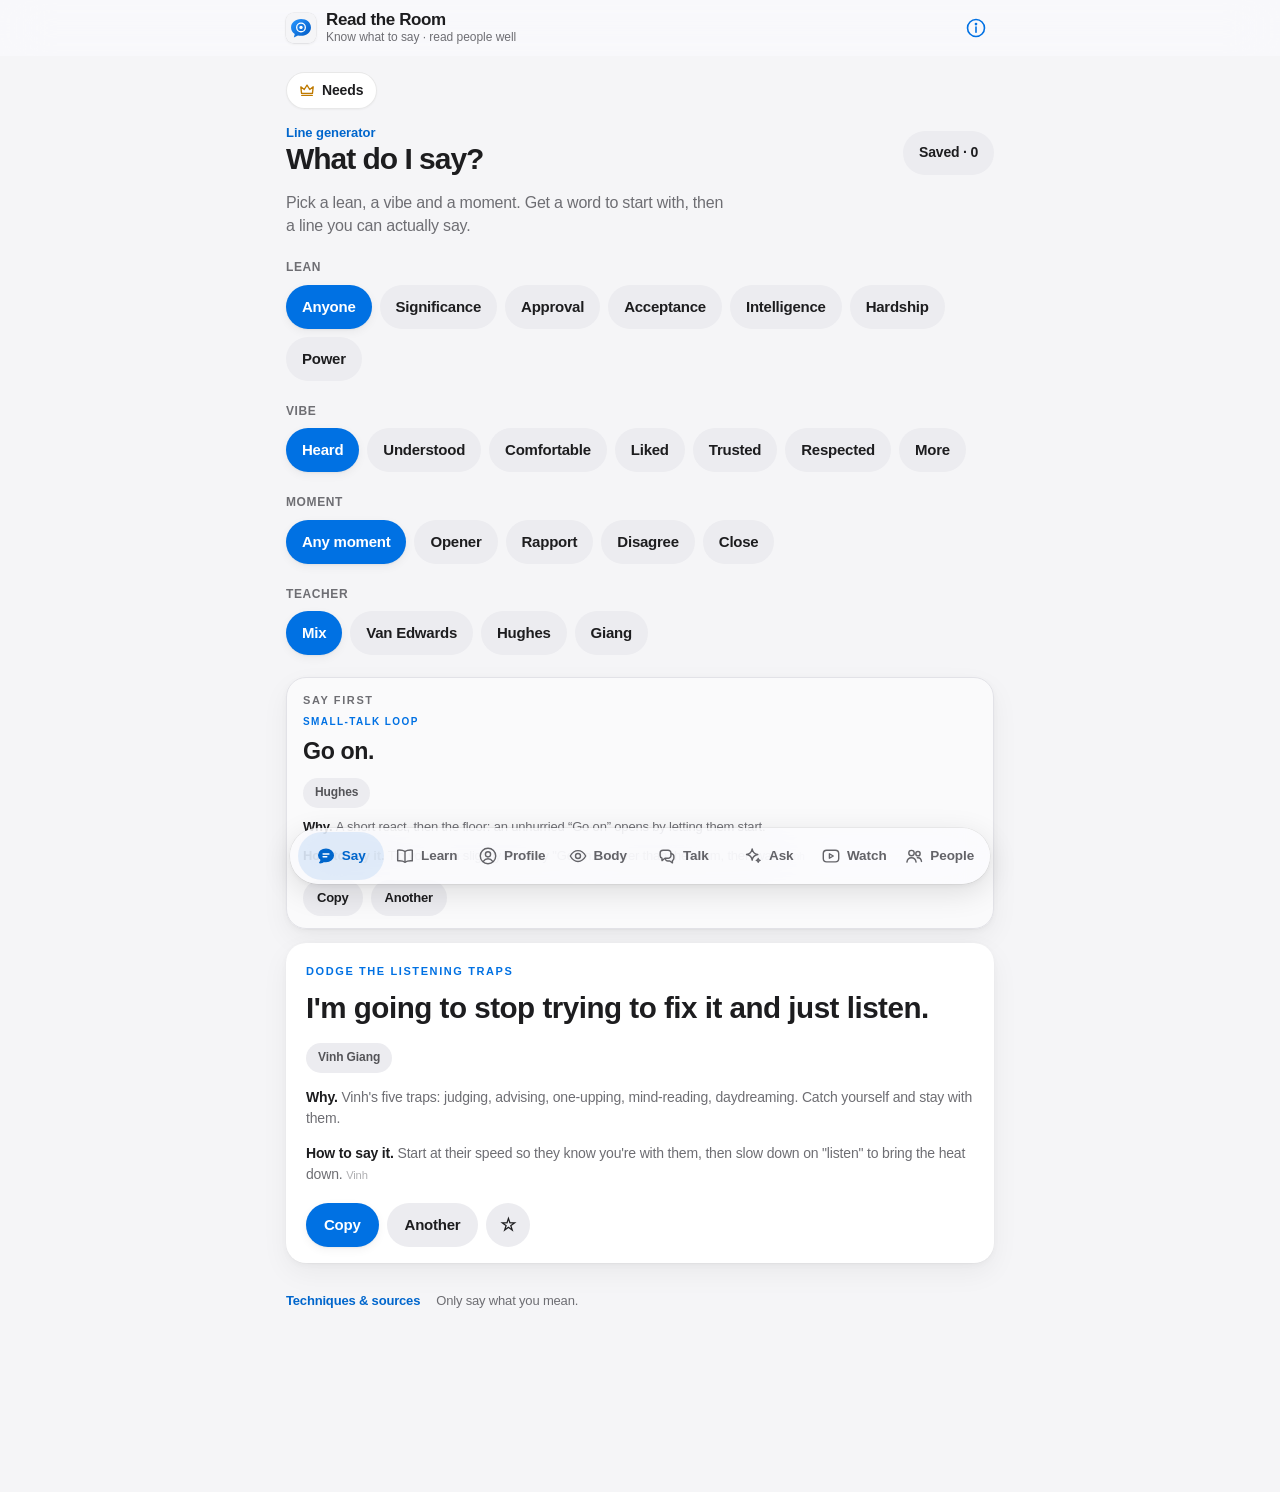
==== commit bd48663f: "Watch: add Appearance and movement view (25 clips and talks, teachers first, outside sources marked)" ====
--- a/docs/index.html
+++ b/docs/index.html
@@ -138,11 +138,18 @@
   <section id="tab-watch" class="tab">
     <h2 class="sec">Watch</h2>
     <p class="caveat">Real-life examples of behaviour profiling, played from YouTube. Each cue moment links to the matching Body cue and Ask entry. <b>Cues are indicators, not proof.</b> Analysts are reading stress and behaviour, not handing down a verdict. Courts and investigators decide facts.</p>
-    <div class="wseg" id="watchSeg" role="tablist"><i></i><button data-g="hughes" role="tab">Chase Hughes</button><button data-g="others" role="tab">Other analysts</button></div>
+    <div class="wseg" id="watchSeg" role="tablist"><i></i><button data-g="hughes" role="tab">Chase Hughes</button><button data-g="others" role="tab">Other analysts</button><button data-ap="1" role="tab">Appearance &amp; movement</button></div>
     <p class="caveat wnote" id="watchNote"></p>
     <div class="regions" id="watchConcepts"></div>
     <div class="wfilter"><select id="watchCue" aria-label="Filter by cue"><option value="">Any cue</option></select><span id="watchCount" class="caveat"></span></div>
     <div id="watchList"></div>
+    <div id="apPane">
+      <p class="caveat">Clothes, hair, shoes, posture, walk and gaze, plus the teachers’ talks. Teachers come first. <b>Outside sources</b> are other experts and researchers, shown for comparison only, and they don’t feed Ask or Learn. These are first-impression cues, not character.</p>
+      <div class="regions" id="apTopics" aria-label="Topic"></div>
+      <div class="wfilter"><select id="apKind" aria-label="Filter by source or type"><option value="any">All sources</option><option value="teachers">Teachers only</option><option value="outside">Outside sources only</option><option value="practitioner">Practitioner clips</option><option value="research">Research clips</option></select><span id="apCount" class="caveat"></span></div>
+      <p class="caveat" id="apOffline" hidden>You’re offline. The list still works, but videos and links need a connection.</p>
+      <div id="apList"></div>
+    </div>
   </section>
 
   <!-- PEOPLE -->
@@ -187,6 +194,7 @@
 <script src="ask/ui.js"></script>
 <script src="blend/ui.js"></script>
 <script src="watch/ui.js"></script>
+<script src="watch/appearance.js"></script>
 <script src="hub.js"></script>
 <script src="learn/learn.js"></script>
 </body>
--- a/docs/hub.css
+++ b/docs/hub.css
@@ -102,3 +102,27 @@
 .ra .line-need-name{margin:0 0 2px;font-size:14px;line-height:1.5;color:var(--ink)}
 .ra .line-need-name b{font-weight:650}
 .ra .line-need-is,.ra .line-need-how{margin:0;font-size:14px;line-height:1.5;color:var(--muted)}
+
+/* Watch > Appearance & movement (third segment) */
+.wseg{grid-template-columns:repeat(3,1fr)}
+.wseg i{width:calc(33.333% - 2px)}
+.wseg button{line-height:1.15;font-size:13.5px;padding:8px 4px}
+.wseg.ap i,.wseg.ap.right i{transform:translateX(200%)}
+#apPane{display:none}
+#tab-watch.ap-on #apPane{display:block}
+#tab-watch.ap-on #watchNote,#tab-watch.ap-on #watchConcepts,#tab-watch.ap-on>.wfilter,#tab-watch.ap-on #watchList{display:none}
+.wseg.ap button[data-g]{font-weight:500}
+.wseg.ap button[data-ap]{font-weight:600}
+#apTopics button .apn{font-size:11.5px;color:var(--mute);font-weight:500;margin-left:2px}
+.ap-h{margin:22px 2px 2px;font-size:20px;font-weight:700;letter-spacing:-.02em}
+.ap-h .count{font-size:13px;font-weight:500;color:var(--mute);margin-left:4px}
+.ap-tags{margin:10px 0 2px}
+.ap-b{font-size:12px!important}
+.ap-tags .ap-out{background:#fff4e0!important;color:#8a5200!important}
+.ap-tags .ap-teach{background:var(--acc-t);color:var(--acc-ink)}
+.ap-tags .ap-practitioner,.ap-tags .ap-research,.ap-tags .ap-int{background:var(--fill)!important;color:var(--text)!important;font-weight:500!important}
+.ap-warn{margin:8px 0 0;padding:8px 11px;border-radius:12px;background:#fff4e0;color:#6b4200;font-size:13.5px;line-height:1.4}
+.ap-web{display:flex;flex-direction:column;align-items:center;justify-content:center;gap:6px;aspect-ratio:16/9;background:linear-gradient(135deg,#2c2c2e,#48484a);color:#fff;text-decoration:none}
+.ap-webic{font-size:34px;line-height:1}
+.ap-webt{font-size:14px;font-weight:600;opacity:.9}
+.vframe.noimg{background:linear-gradient(135deg,#2c2c2e,#48484a)}
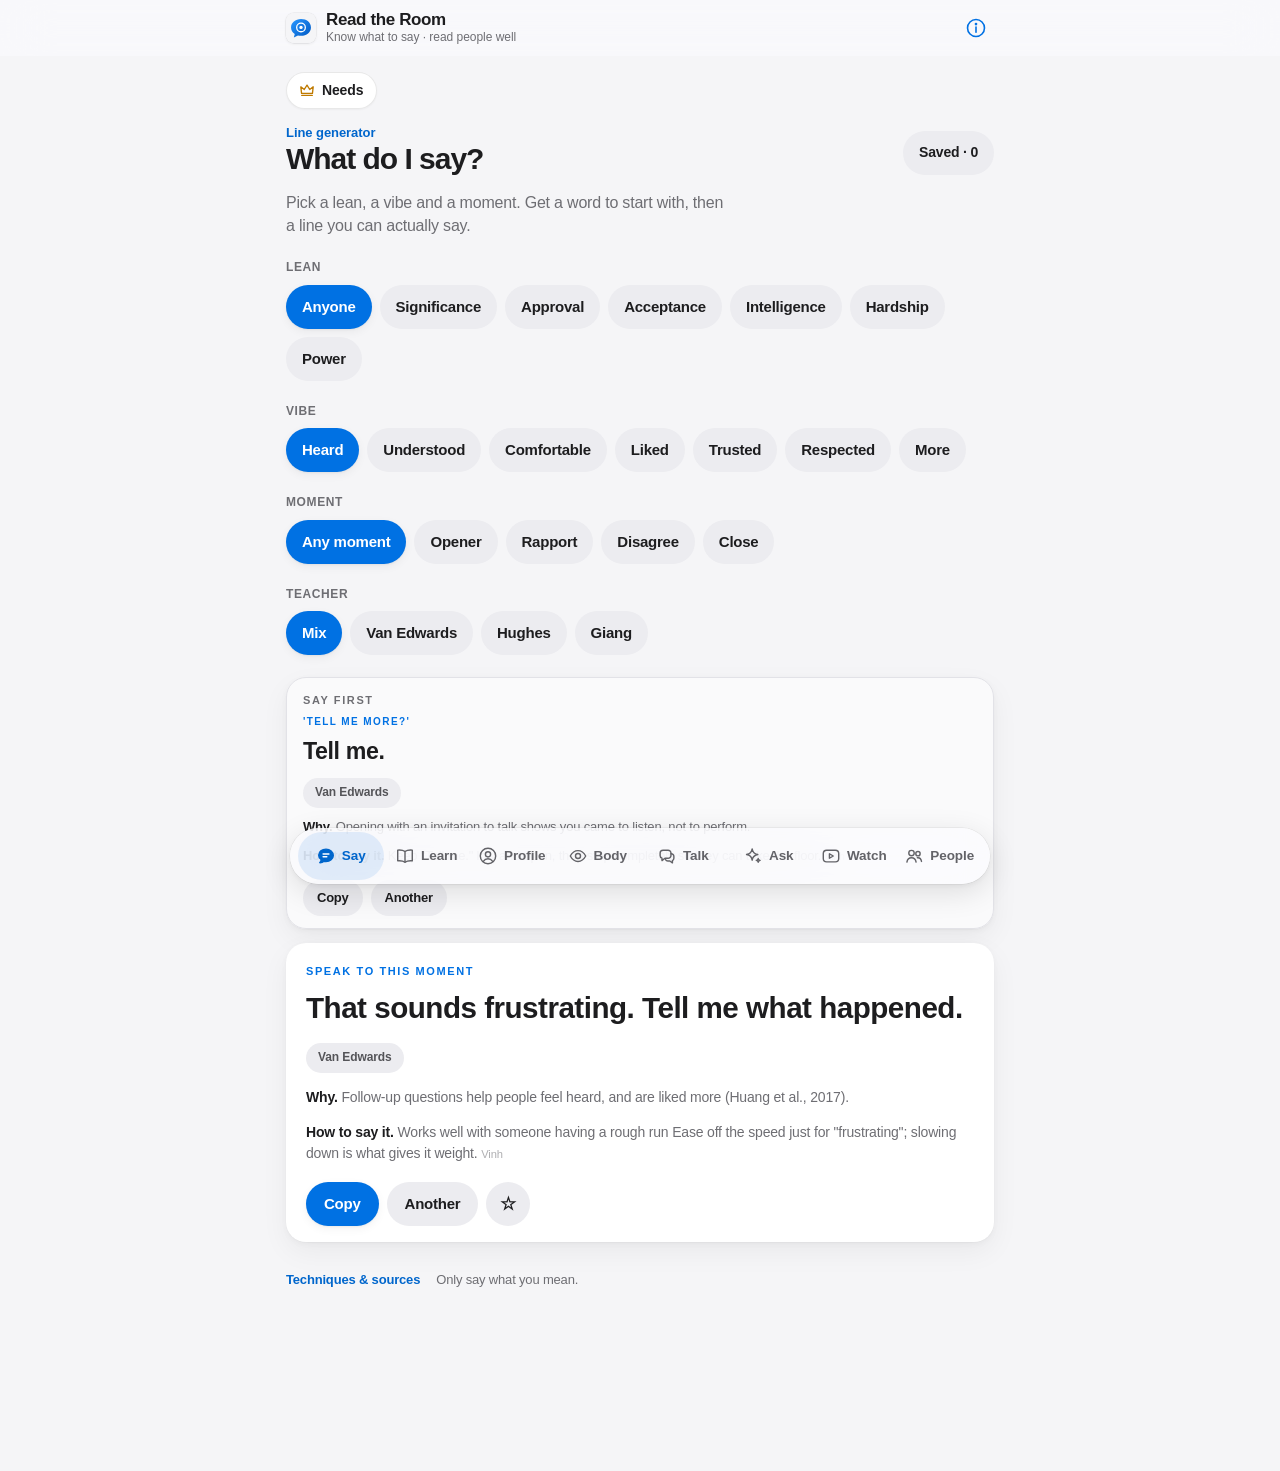
==== commit b95f4e08: "Appearance and movement: add research points, 81 sweep items, Mainstream/Non-mainstream tags and fil" ====
--- a/docs/index.html
+++ b/docs/index.html
@@ -144,9 +144,21 @@
     <div class="wfilter"><select id="watchCue" aria-label="Filter by cue"><option value="">Any cue</option></select><span id="watchCount" class="caveat"></span></div>
     <div id="watchList"></div>
     <div id="apPane">
-      <p class="caveat">Clothes, hair, shoes, posture, walk and gaze, plus the teachers’ talks. Teachers come first. <b>Outside sources</b> are other experts and researchers, shown for comparison only, and they don’t feed Ask or Learn. These are first-impression cues, not character.</p>
+      <p class="caveat"><b>One cue on its own is not a profile.</b> Everything here is a prompt to ask, not a verdict. Teachers come first. Outside sources are other experts and researchers, shown for comparison only. They don’t feed Ask or Learn.</p>
+      <details class="ap-legend"><summary>What the tags mean</summary>
+        <p><b>Mainstream</b>: peer-reviewed research, universities, health services such as the NHS, major outlets and established experts on them.</p>
+        <p><b>Non-mainstream</b>: practitioner coaches, style and image consultants, influencers, and alternative takes such as colour analysis or face reading. Often useful, but opinion or experience, not tested evidence. Fringe items carry a short caution.</p>
+        <p><b>Strong / Moderate / Weak</b> on an evidence point is how solid the research behind it is, as rated in the research notes.</p>
+        <p><b>When to suggest a GP / be concerned</b> marks health and safeguarding items. They are not for diagnosing anyone. If you’re worried about someone, encourage them to see a GP or follow your safeguarding route.</p></details>
+      <input id="apSearch" class="ap-search" type="search" placeholder="Search clothes, gait, beard, colour…" aria-label="Search this view" autocomplete="off">
       <div class="regions" id="apTopics" aria-label="Topic"></div>
-      <div class="wfilter"><select id="apKind" aria-label="Filter by source or type"><option value="any">All sources</option><option value="teachers">Teachers only</option><option value="outside">Outside sources only</option><option value="practitioner">Practitioner clips</option><option value="research">Research clips</option></select><span id="apCount" class="caveat"></span></div>
+      <div class="ap-filters">
+        <label class="ap-fl"><span>Stream</span><select id="apStream" aria-label="Mainstream or non-mainstream"><option value="both">Both</option><option value="main">Mainstream</option><option value="non">Non-mainstream</option></select></label>
+        <label class="ap-fl"><span>Type</span><select id="apFmt"><option value="any">All</option><option value="video">Video</option><option value="written">Written</option><option value="interactive">Interactive</option><option value="code">Code &amp; data</option><option value="point">Evidence points</option></select></label>
+        <label class="ap-fl"><span>Source</span><select id="apKind"><option value="any">All</option><option value="teachers">Teachers</option><option value="outside">Outside sources</option><option value="research">Research</option><option value="practitioner">Practitioner</option><option value="health">Health &amp; care</option></select></label>
+      </div>
+      <div class="wfilter"><span id="apCount" class="caveat"></span></div>
+      <details class="ap-legend" id="apGaps"></details>
       <p class="caveat" id="apOffline" hidden>You’re offline. The list still works, but videos and links need a connection.</p>
       <div id="apList"></div>
     </div>
--- a/docs/hub.css
+++ b/docs/hub.css
@@ -114,14 +114,40 @@
 .wseg.ap button[data-g]{font-weight:500}
 .wseg.ap button[data-ap]{font-weight:600}
 #apTopics button .apn{font-size:11.5px;color:var(--mute);font-weight:500;margin-left:2px}
+#apTopics button[data-empty]{opacity:.45}
+.ap-search{width:100%;box-sizing:border-box;margin:2px 0 8px;padding:10px 14px;border:0;border-radius:12px;background:var(--fill);color:var(--text);font:inherit;font-size:15px;appearance:none;-webkit-appearance:none}
+.ap-search:focus{outline:2px solid var(--acc);outline-offset:1px}
+.ap-filters{display:grid;grid-template-columns:1fr 1fr 1fr;gap:6px;margin:8px 0 4px}
+.ap-fl{display:block;min-width:0}.ap-fl-wide{grid-column:1/-1}
+.ap-fl span{display:block;margin:0 4px 3px;font-size:11px;font-weight:600;letter-spacing:.05em;text-transform:uppercase;color:var(--mute)}
+.ap-filters select{min-width:0;width:100%;appearance:none;-webkit-appearance:none;background:var(--card);color:var(--text);border:0;border-radius:12px;padding:10px 8px;font:inherit;font-size:13.5px;box-shadow:var(--sh);text-overflow:ellipsis}
+.ap-legend{margin:6px 0;padding:8px 12px;border-radius:12px;background:var(--fill2,var(--fill));font-size:13.5px;line-height:1.45;color:var(--text)}
+.ap-legend summary{cursor:pointer;font-weight:600;font-size:13.5px}
+.ap-legend p{margin:6px 0 0}.ap-legend ul{margin:6px 0 0;padding-left:18px}.ap-legend li{margin:3px 0}
+.ap-legend .count{font-weight:500;color:var(--mute)}
 .ap-h{margin:22px 2px 2px;font-size:20px;font-weight:700;letter-spacing:-.02em}
 .ap-h .count{font-size:13px;font-weight:500;color:var(--mute);margin-left:4px}
+.ap-more{display:block;width:100%;margin:6px 0 4px}
 .ap-tags{margin:10px 0 2px}
-.ap-b{font-size:12px!important}
-.ap-tags .ap-out{background:#fff4e0!important;color:#8a5200!important}
+.ap-tags .ap-b{font-size:12px;font-weight:600;padding:4px 10px;border-radius:999px}
+.ap-tags .ap-main{background:#e8f1ff;color:#0a52b5}
+.ap-tags .ap-non{background:#f0e9ff;color:#5a2fb0}
 .ap-tags .ap-teach{background:var(--acc-t);color:var(--acc-ink)}
-.ap-tags .ap-practitioner,.ap-tags .ap-research,.ap-tags .ap-int{background:var(--fill)!important;color:var(--text)!important;font-weight:500!important}
+.ap-tags .ap-out,.ap-tags .ap-type,.ap-tags .ap-s-none{background:var(--fill);color:var(--text);font-weight:500}
+.ap-tags .ap-s-strong{background:#e0f5e7;color:#14702f}
+.ap-tags .ap-s-moderate{background:#fff1cf;color:#7a5200}
+.ap-tags .ap-s-weak{background:#ececf0;color:#55555c}
+.ap-tags .ap-care{background:#ffe7e4;color:#a1241a}
 .ap-warn{margin:8px 0 0;padding:8px 11px;border-radius:12px;background:#fff4e0;color:#6b4200;font-size:13.5px;line-height:1.4}
+.ap-warn.ap-care-note{background:#ffeceb;color:#8c1f16}
+.ap-point .vbody{padding:14px 16px}
+.ap-point .vsrc{color:var(--mute)}
+.ap-point.is-care .vsrc{color:#a1241a}
+.ap-point h3{font-size:16.5px}
+.ap-src{display:flex;flex-wrap:wrap;gap:4px 14px;margin-top:8px}
+.ap-src a{font-size:13.5px;color:var(--acc-ink);text-decoration:none;font-weight:500}
+.ap-text .vbody{padding:14px 16px}
+.ap-text h3{font-size:16.5px}
 .ap-web{display:flex;flex-direction:column;align-items:center;justify-content:center;gap:6px;aspect-ratio:16/9;background:linear-gradient(135deg,#2c2c2e,#48484a);color:#fff;text-decoration:none}
 .ap-webic{font-size:34px;line-height:1}
 .ap-webt{font-size:14px;font-weight:600;opacity:.9}
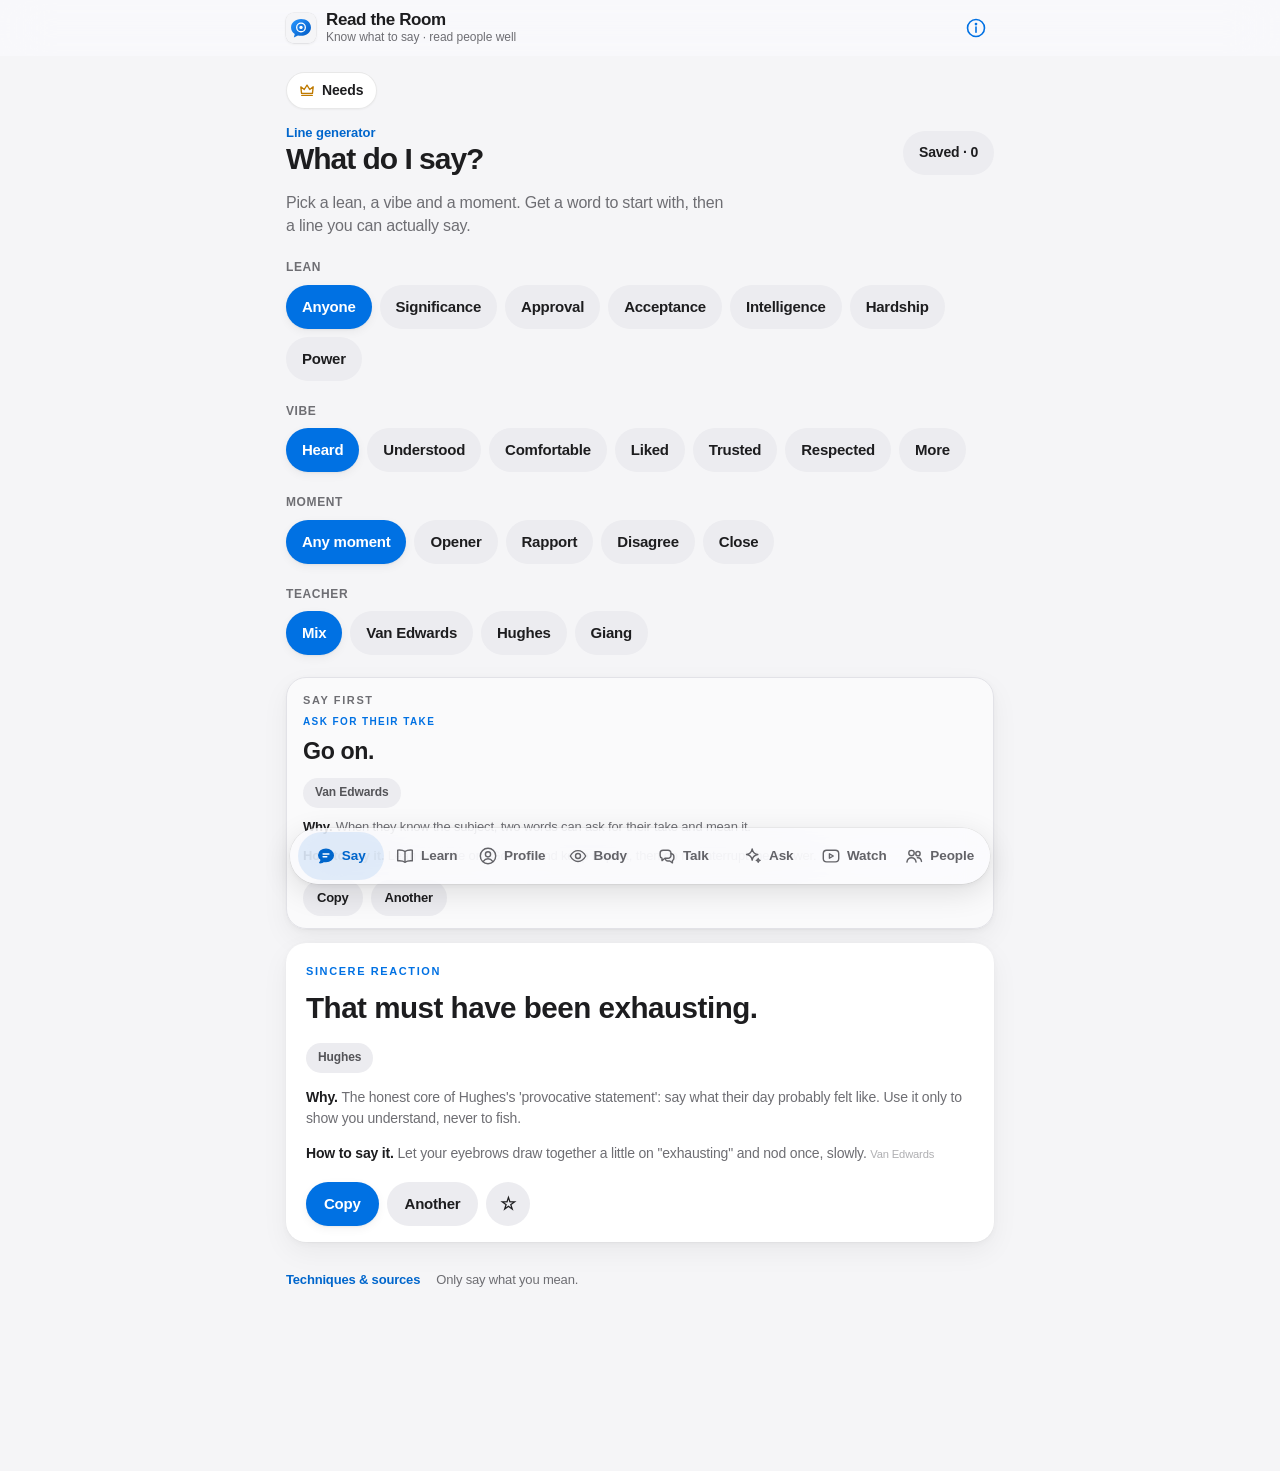
==== commit 107139fa: "Appearance and movement: add 32 evidence points from the full research file (Smell, Colour, Shape an" ====
--- a/docs/index.html
+++ b/docs/index.html
@@ -154,7 +154,7 @@
       <div class="regions" id="apTopics" aria-label="Topic"></div>
       <div class="ap-filters">
         <label class="ap-fl"><span>Stream</span><select id="apStream" aria-label="Mainstream or non-mainstream"><option value="both">Both</option><option value="main">Mainstream</option><option value="non">Non-mainstream</option></select></label>
-        <label class="ap-fl"><span>Type</span><select id="apFmt"><option value="any">All</option><option value="video">Video</option><option value="written">Written</option><option value="interactive">Interactive</option><option value="code">Code &amp; data</option><option value="point">Evidence points</option></select></label>
+        <label class="ap-fl"><span>Type</span><select id="apFmt"><option value="any">All</option><option value="video">Video</option><option value="written">Written</option><option value="interactive">Interactive</option><option value="code">Code &amp; data</option><option value="point">Points</option></select></label>
         <label class="ap-fl"><span>Source</span><select id="apKind"><option value="any">All</option><option value="teachers">Teachers</option><option value="outside">Outside sources</option><option value="research">Research</option><option value="practitioner">Practitioner</option><option value="health">Health &amp; care</option></select></label>
       </div>
       <div class="wfilter"><span id="apCount" class="caveat"></span></div>
--- a/docs/hub.css
+++ b/docs/hub.css
@@ -117,7 +117,7 @@
 #apTopics button[data-empty]{opacity:.45}
 .ap-search{width:100%;box-sizing:border-box;margin:2px 0 8px;padding:10px 14px;border:0;border-radius:12px;background:var(--fill);color:var(--text);font:inherit;font-size:15px;appearance:none;-webkit-appearance:none}
 .ap-search:focus{outline:2px solid var(--acc);outline-offset:1px}
-.ap-filters{display:grid;grid-template-columns:1fr 1fr 1fr;gap:6px;margin:8px 0 4px}
+.ap-filters{display:grid;grid-template-columns:1.35fr 1fr 1fr;gap:6px;margin:8px 0 4px}
 .ap-fl{display:block;min-width:0}.ap-fl-wide{grid-column:1/-1}
 .ap-fl span{display:block;margin:0 4px 3px;font-size:11px;font-weight:600;letter-spacing:.05em;text-transform:uppercase;color:var(--mute)}
 .ap-filters select{min-width:0;width:100%;appearance:none;-webkit-appearance:none;background:var(--card);color:var(--text);border:0;border-radius:12px;padding:10px 8px;font:inherit;font-size:13.5px;box-shadow:var(--sh);text-overflow:ellipsis}
